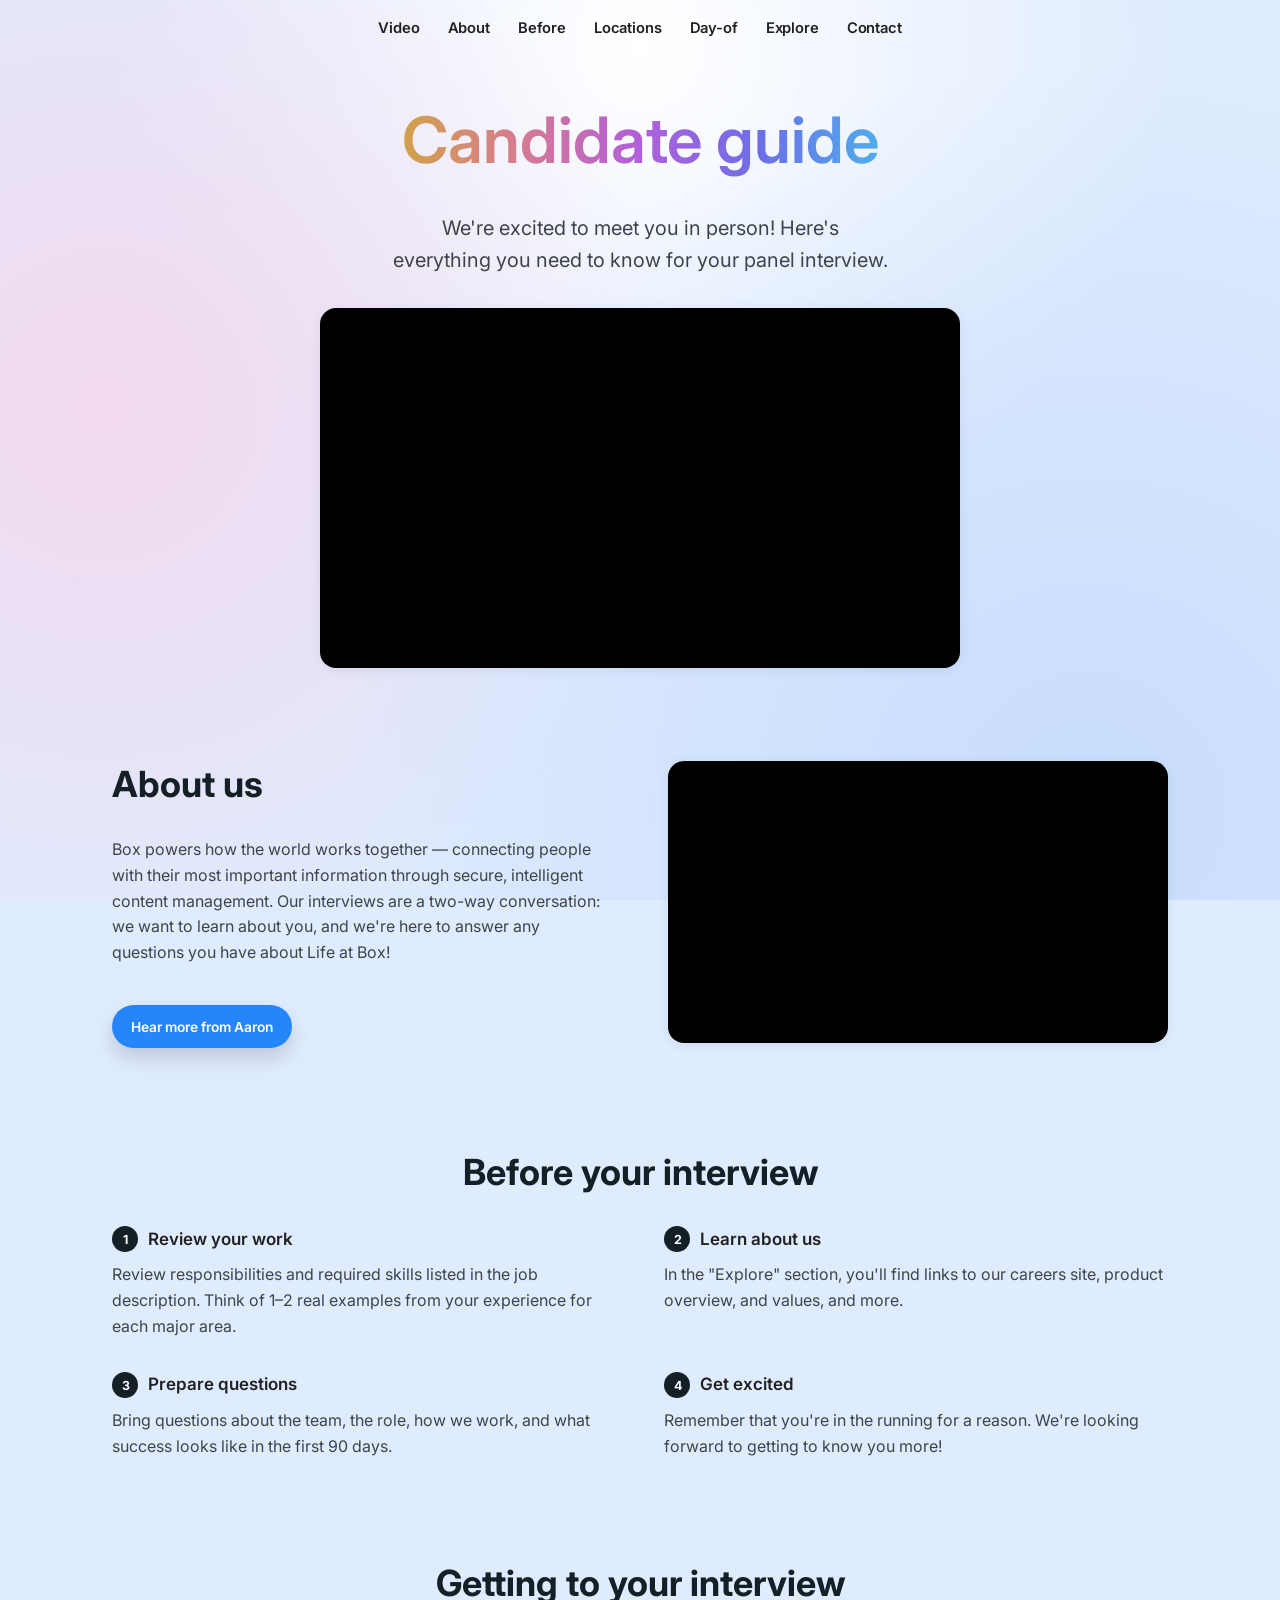
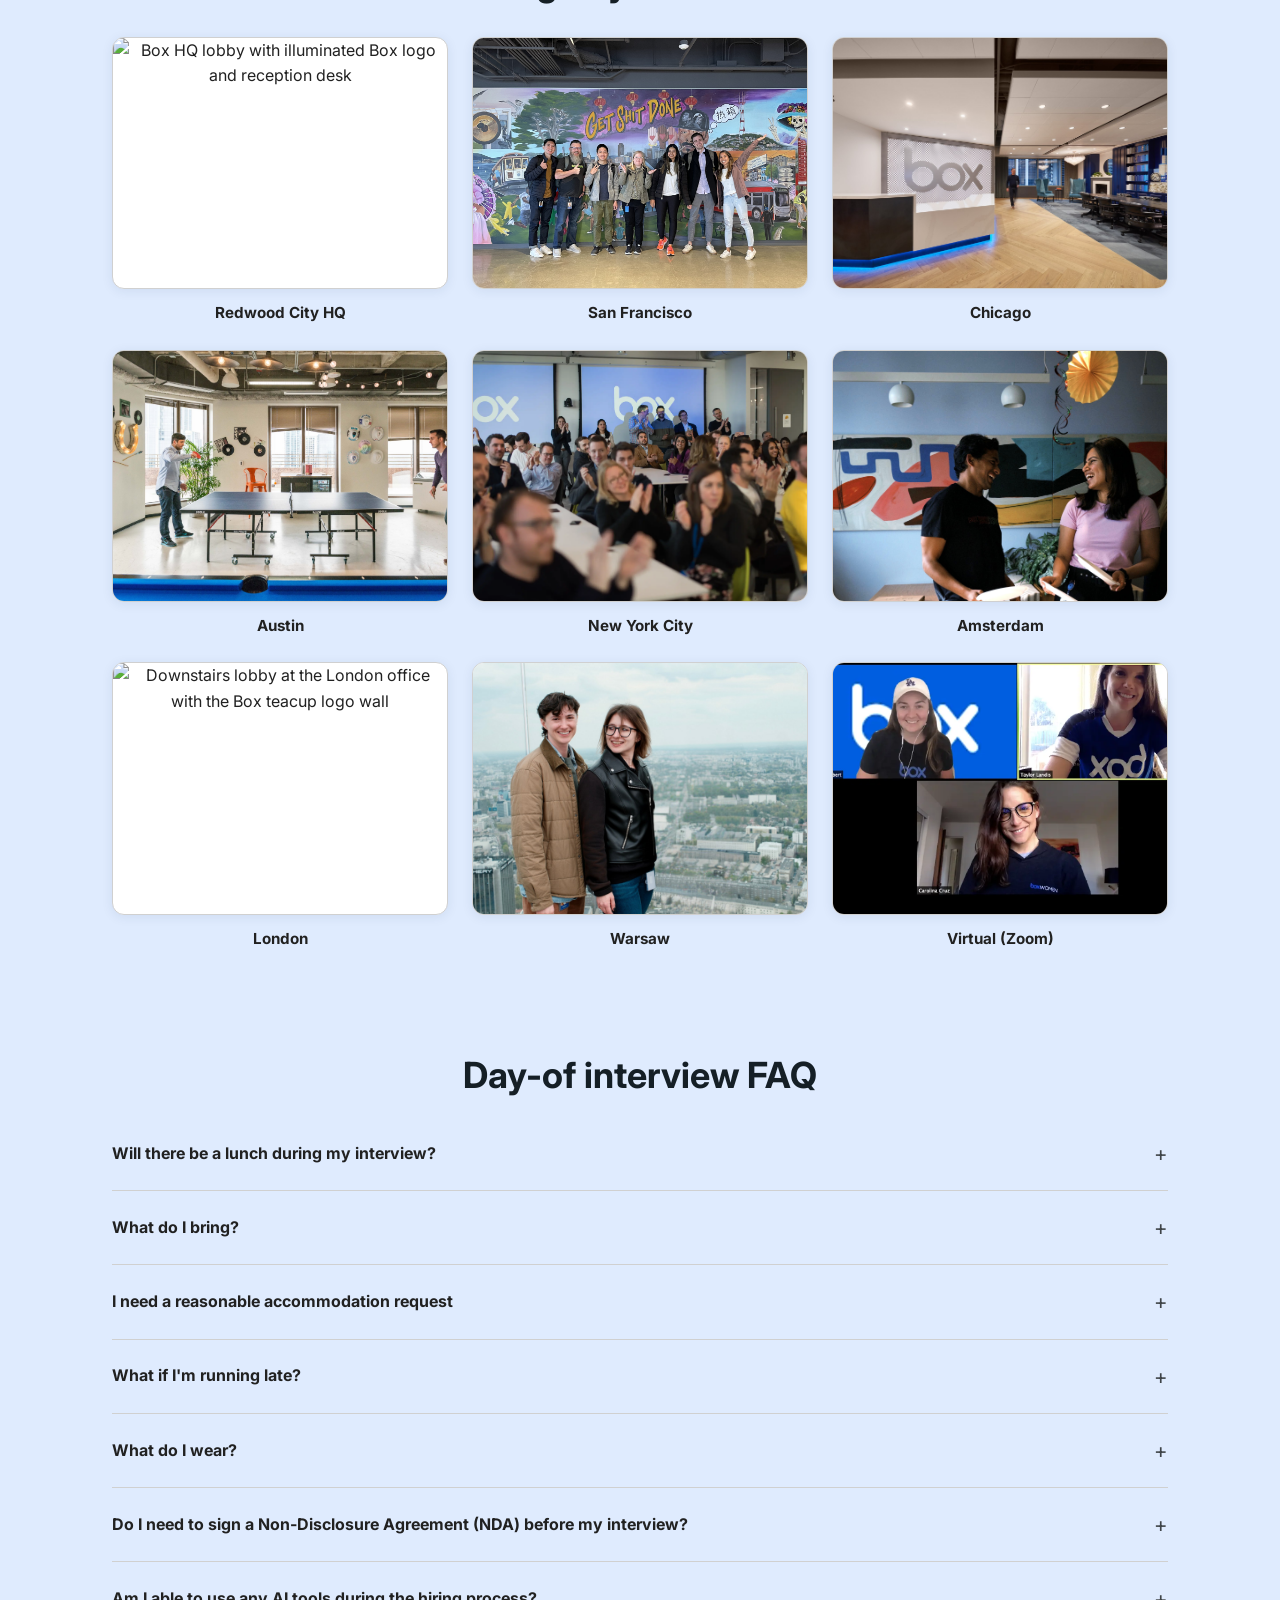
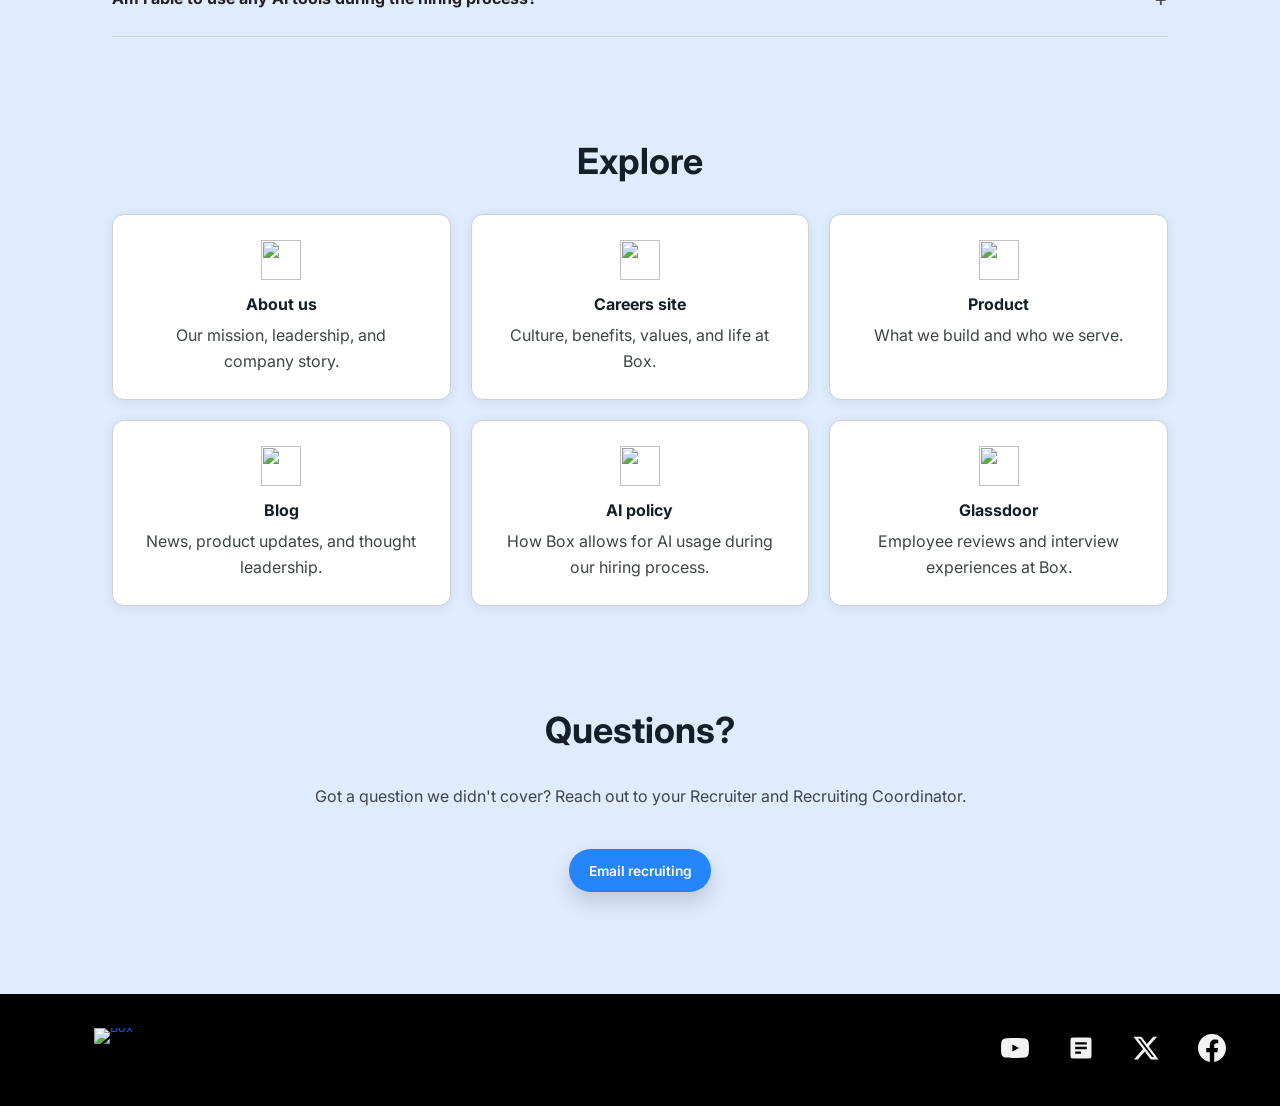
==== interview-prep-guide/index.html @ 5cc54c3f "Normalize sentence case and remove ampersands in nav/headers Replace "&" with "and" in nav labels an" ====
<!DOCTYPE html>
<html lang="en">
<head>
  <meta charset="UTF-8" />
  <meta name="viewport" content="width=device-width, initial-scale=1.0" />
  <meta name="robots" content="noindex, nofollow" />
  <title>Interview Prep Guide — Box</title>
  <link rel="stylesheet" href="css/site.css" />
</head>
<body class="page-index">

  <nav class="page-nav minimal" id="top" aria-label="Page sections">
    <div class="page-nav-inner">
      <a href="#top">Video</a>
      <a href="#welcome">About</a>
      <a href="#prepare">Before</a>
      <a href="#locations">Locations</a>
      <a href="#faq">Day-of</a>
      <a href="#links">Explore</a>
      <a href="#contact">Contact</a>
    </div>
  </nav>

  <header class="hero hero-centered">
    <div class="hero-inner">
      <h1 class="gradient-title">Candidate guide</h1>
      <p class="lead">We're excited to meet you in person! Here's everything you need to know for your panel interview.</p>
      <div class="hero-image video-embed">
        <iframe
          src="https://www.youtube.com/embed/pAMyMIDi-Ak?si=hVLgdh_Z5LA01tsD&amp;controls=0&amp;modestbranding=1&amp;rel=0"
          title="YouTube video player"
          frameborder="0"
          allow="accelerometer; autoplay; clipboard-write; encrypted-media; gyroscope; picture-in-picture; web-share"
          referrerpolicy="strict-origin-when-cross-origin"
          allowfullscreen
          loading="lazy"
        ></iframe>
      </div>
    </div>
  </header>

  <main>

    <section id="welcome" style="color: #212121">
      <div class="about-grid">
        <div>
          <h2>About us</h2>
          <p class="section-intro">
            Box powers how the world works together — connecting people with their most important information through secure, intelligent content management. Our interviews are a two-way conversation: we want to learn about you, and we're here to answer any questions you have about Life at Box!
          </p>
          <a class="btn" href="https://www.linkedin.com/in/boxaaron/" target="_blank" rel="noopener noreferrer">Hear more from Aaron</a>
        </div>
<div class="video-embed about-video-embed">
        <iframe
          src="https://www.youtube.com/embed/DtrRSDMTrQQ"
          title="A message from Aaron Levie, Box CEO"
          frameborder="0"
          allow="accelerometer; autoplay; clipboard-write; encrypted-media; gyroscope; picture-in-picture; web-share"
          referrerpolicy="strict-origin-when-cross-origin"
          allowfullscreen
          loading="lazy"
        ></iframe>
      </div>
      </div>
    </section>

    <section id="prepare" style="color: #212121">
      <h2>Before your interview</h2>
      <div class="prep-grid">
        <div class="prep-step">
          <div class="prep-step-header">
            <span class="prep-badge"><span class="badge-num">1</span></span>
            <h3>Review your work</h3>
          </div>
          <div class="rich-body">Review responsibilities and required skills listed in the job description. Think of 1–2 real examples from your experience for each major area.</div>
        </div>
        <div class="prep-step">
          <div class="prep-step-header">
            <span class="prep-badge"><span class="badge-num">2</span></span>
            <h3>Learn about us</h3>
          </div>
          <div class="rich-body">In the "Explore" section, you'll find links to our careers site, product overview, and values, and more.</div>
        </div>
        <div class="prep-step">
          <div class="prep-step-header">
            <span class="prep-badge"><span class="badge-num">3</span></span>
            <h3>Prepare questions</h3>
          </div>
          <div class="rich-body">Bring questions about the team, the role, how we work, and what success looks like in the first 90 days.</div>
        </div>
        <div class="prep-step">
          <div class="prep-step-header">
            <span class="prep-badge"><span class="badge-num">4</span></span>
            <h3>Get excited</h3>
          </div>
          <div class="rich-body">Remember that you're in the running for a reason. We're looking forward to getting to know you more!</div>
        </div>
      </div>
    </section>

    <section id="locations" style="color: #212121">
      <h2>Getting to your interview</h2>
      <div class="locations-photo-grid">
        <a class="location-item" href="locations/redwood-city.html">
          <div class="location-photo-card">
            <img src="images/redwood-city/hq-lobby.jpg" alt="Box HQ lobby with illuminated Box logo and reception desk" />
          </div>
          <h3>Redwood City HQ</h3>
        </a>
        <a class="location-item" href="locations/san-francisco.html">
          <div class="location-photo-card">
            <img src="images/san-francisco/card.jpg" alt="Box San Francisco employees posing in front of a colorful mural reading Get Shit Done" />
          </div>
          <h3>San Francisco</h3>
        </a>
        <a class="location-item" href="locations/chicago.html">
          <div class="location-photo-card">
            <img src="images/chicago/reception.jpg" alt="Chicago office reception desk with illuminated Box logo wall" />
          </div>
          <h3>Chicago</h3>
        </a>
        <a class="location-item" href="locations/austin.html">
          <div class="location-photo-card">
            <img src="images/austin/game-room.jpg" alt="Box Austin employees playing ping pong in the office game room" />
          </div>
          <h3>Austin</h3>
        </a>
        <a class="location-item" href="locations/new-york-city.html">
          <div class="location-photo-card">
            <img src="images/new-york-city/card.webp" alt="Box employees applauding during a team celebration in front of Box logo screens" />
          </div>
          <h3>New York City</h3>
        </a>
        <a class="location-item" href="locations/amsterdam.html">
          <div class="location-photo-card">
            <img src="images/amsterdam/pizza-laughing.jpg" alt="Box Amsterdam employees laughing together at a pizza party" />
          </div>
          <h3>Amsterdam</h3>
        </a>
        <a class="location-item" href="locations/london.html">
          <div class="location-photo-card">
            <img src="images/london/lobby.jpg" alt="Downstairs lobby at the London office with the Box teacup logo wall" />
          </div>
          <h3>London</h3>
        </a>
        <a class="location-item" href="locations/warsaw.html">
          <div class="location-photo-card">
            <img src="images/warsaw/skyline-view.jpg" alt="Two Box Warsaw employees smiling on an observation deck overlooking the city" />
          </div>
          <h3>Warsaw</h3>
        </a>
        <a class="location-item" href="locations/virtual.html">
          <div class="location-photo-card">
            <img src="images/virtual/card.webp" alt="Box employees smiling together on a virtual Zoom interview" />
          </div>
          <h3>Virtual (Zoom)</h3>
        </a>
      </div>
    </section>

    <section id="faq" style="color: #212121">
      <h2>Day-of interview FAQ</h2>
      <div class="faq-plain">
      <details class="faq-item">
        <summary>Will there be a lunch during my interview?</summary>
        <p>If your interview is during lunch hours, we will include a break for you to have lunch with someone from the team. The lunch break will not be treated as an interview, so please enjoy it.</p>
      </details>
      <details class="faq-item">
        <summary>What do I bring?</summary>
        <p>Please bring a valid government ID (in-person) to verify your identity at check-in. Please bring a laptop if you are completing a technical assessment or presentation. If you need to borrow one, please let your Recruiting partners know. Some candidates may choose to bring a notebook and pen but this is optional.</p>
      </details>
      <details class="faq-item">
        <summary>I need a reasonable accommodation request</summary>
        <p>Box is committed to providing reasonable accommodations for candidates. If you need an accommodation for your interview, please contact your <strong>Recruiting Coordinator</strong> as soon as possible so we can support you.</p>
      </details>
      <details class="faq-item">
        <summary>What if I'm running late?</summary>
        <p>Please contact your Recruiting Coordinator immediately. We'll do our best to adjust, but some sessions may need to be rescheduled.</p>
      </details>
      <details class="faq-item">
        <summary>What do I wear?</summary>
        <p>Business casual is recommended, but wear what makes you comfortable. Most candidates choose slacks or jeans with a collared shirt or blouse. No suit required unless you prefer one.</p>
      </details>
      <details class="faq-item">
        <summary>Do I need to sign a Non-Disclosure Agreement (NDA) before my interview?</summary>
        <p>Before your scheduled interview, please ensure that you electronically sign our NDA using Box Sign through the link provided by your Recruiting Coordinator. All candidates are required to sign in order to begin their interview. If you have any questions regarding the NDA form, please reach out to your Recruiting Coordinator.</p>
      </details>
      <details class="faq-item">
        <summary>Am I able to use any AI tools during the hiring process?</summary>
        <p>We are an AI-first company but at Box, AI is not a replacement for critical thinking, creativity, or human-to-human collaboration. Unless specified, use of AI tools is not permitted during live interviews. If your interview loop ever includes an interview where AI or LLM usage is permitted, we will let you know ahead of time. Any unauthorized use of AI or LLMs during interviews may result in disqualification from the hiring process. You can learn more about AI during our interview process <a href="https://careers.box.com/en/how-we-hire/ai-in-our-hiring-process/" target="_blank" rel="noopener noreferrer">here</a> or reach out to your recruiter.</p>
      </details>
      </div>
    </section>

    <section id="links" style="color: #212121">
      <h2>Explore</h2>
      <p class="section-intro"></p>
      <div class="tips-grid links-grid">
        <a class="card resource-card tip-card" href="https://www.box.com/about-us" target="_blank" rel="noopener">
          <span class="tip-card-icon" aria-hidden="true"><img src="images/explore/heart.png" alt="" /></span>
          <h3>About us</h3>
          <div class="tip-body"><p>Our mission, leadership, and company story.</p></div>
        </a>
        <a class="card resource-card tip-card" href="https://careers.box.com/en/" target="_blank" rel="noopener">
          <span class="tip-card-icon" aria-hidden="true"><img src="images/explore/toolbox.png" alt="" /></span>
          <h3>Careers site</h3>
          <div class="tip-body"><p>Culture, benefits, values, and life at Box.</p></div>
        </a>
        <a class="card resource-card tip-card" href="https://www.box.com/overview" target="_blank" rel="noopener">
          <span class="tip-card-icon" aria-hidden="true"><img src="images/explore/product.png" alt="" /></span>
          <h3>Product</h3>
          <div class="tip-body"><p>What we build and who we serve.</p></div>
        </a>
        <a class="card resource-card tip-card" href="https://blog.box.com" target="_blank" rel="noopener">
          <span class="tip-card-icon" aria-hidden="true"><img src="images/explore/message.png" alt="" /></span>
          <h3>Blog</h3>
          <div class="tip-body"><p>News, product updates, and thought leadership.</p></div>
        </a>
        <a class="card resource-card tip-card" href="https://careers.box.com/en/how-we-hire/ai-in-our-hiring-process/" target="_blank" rel="noopener">
          <span class="tip-card-icon" aria-hidden="true"><img src="images/explore/box-ai.png" alt="" /></span>
          <h3>AI policy</h3>
          <div class="tip-body"><p>How Box allows for AI usage during our hiring process.</p></div>
        </a>
        <a class="card resource-card tip-card" href="https://www.glassdoor.com/Overview/Working-at-Box-EI_IE254092.11,14.htm" target="_blank" rel="noopener">
          <span class="tip-card-icon" aria-hidden="true"><img src="images/explore/paper.png" alt="" /></span>
          <h3>Glassdoor</h3>
          <div class="tip-body"><p>Employee reviews and interview experiences at Box.</p></div>
        </a>
      </div>
    </section>

    <section id="contact" style="color: #212121">
      <h2>Questions?</h2>
      <p class="section-intro">
        Got a question we didn't cover? Reach out to your Recruiter and Recruiting Coordinator.
      </p>
      <a class="btn" href="mailto:rc@box.com">Email recruiting</a>
    </section>
  </main>

  <footer class="site-footer">
    <div class="site-footer-inner">
      <a class="site-footer-logo" href="https://www.box.com/" target="_blank" rel="noopener noreferrer">
        <img src="images/footer/box-logo-white.svg" alt="Box" height="40" />
      </a>
      <ul class="site-footer-socials" aria-label="Follow Box">
        <li>
          <a href="https://www.youtube.com/user/box" target="_blank" rel="noopener noreferrer" aria-label="YouTube">
            <svg xmlns="http://www.w3.org/2000/svg" viewBox="0 0 24 24" fill="currentColor" aria-hidden="true"><path d="M23.5 6.2a3 3 0 0 0-2.1-2.1C19.5 3.5 12 3.5 12 3.5s-7.5 0-9.4.6A3 3 0 0 0 .5 6.2 31.5 31.5 0 0 0 0 12a31.5 31.5 0 0 0 .5 5.8 3 3 0 0 0 2.1 2.1c1.9.6 9.4.6 9.4.6s7.5 0 9.4-.6a3 3 0 0 0 2.1-2.1A31.5 31.5 0 0 0 24 12a31.5 31.5 0 0 0-.5-5.8zM9.75 15.02V8.98L15.5 12l-5.75 3.02z"/></svg>
          </a>
        </li>
        <li>
          <a href="https://blog.box.com/" target="_blank" rel="noopener noreferrer" aria-label="Box Blog">
            <svg xmlns="http://www.w3.org/2000/svg" viewBox="0 0 24 24" fill="currentColor" aria-hidden="true"><path d="M19 3H5a2 2 0 0 0-2 2v14a2 2 0 0 0 2 2h14a2 2 0 0 0 2-2V5a2 2 0 0 0-2-2zm-7 14H7v-2h5v2zm5-4H7v-2h10v2zm0-4H7V7h10v2z"/></svg>
          </a>
        </li>
        <li>
          <a href="https://twitter.com/BoxHQ" target="_blank" rel="noopener noreferrer" aria-label="X (Twitter)">
            <svg xmlns="http://www.w3.org/2000/svg" viewBox="0 0 24 24" fill="currentColor" aria-hidden="true"><path d="M18.244 2.25h3.308l-7.227 8.26 8.502 11.24H16.17l-5.214-6.817L4.99 21.75H1.68l7.73-8.835L1.254 2.25H8.08l4.713 6.231zm-1.161 17.52h1.833L7.084 4.126H5.117z"/></svg>
          </a>
        </li>
        <li>
          <a href="https://www.facebook.com/box" target="_blank" rel="noopener noreferrer" aria-label="Facebook">
            <svg xmlns="http://www.w3.org/2000/svg" viewBox="0 0 24 24" fill="currentColor" aria-hidden="true"><path d="M24 12.073c0-6.627-5.373-12-12-12s-12 5.373-12 12c0 5.99 4.388 10.954 10.125 11.854v-8.385H7.078v-3.47h3.047V9.43c0-3.007 1.792-4.669 4.533-4.669 1.312 0 2.686.235 2.686.235v2.953H15.83c-1.491 0-1.956.925-1.956 1.874v2.25h3.328l-.532 3.47h-2.796v8.385C19.612 23.027 24 18.062 24 12.073z"/></svg>
          </a>
        </li>
      </ul>
    </div>
  </footer>

  <script src="js/nav-scroll.js" defer></script>
</body>
</html>
---- interview-prep-guide/css/site.css ----
/* ── Interview Prep Site — Box email branding ── */
@import url('https://fonts.googleapis.com/css2?family=Inter:ital,opsz,wght@0,14..32,100..900;1,14..32,100..900&display=swap');

:root {
  /* Primary blues (from branding deck) */
  --brand-primary: #0061D3;
  --brand-navy: #113053;
  --brand-slate: #4B6E98;
  --brand-blue-mid: #3F628A;
  --brand-blue-light: #91C2FD;
  --brand-blue-pale: #F0F7FF;

  /* Accent palette */
  --accent-cyan: #00AFF0;
  --accent-green: #24C17F;
  --accent-gold: #F4B219;
  --accent-coral: #EC3657;
  --accent-purple: #9F3DEC;
  --accent-magenta: #FC56FF;
  --accent-peach: #EBAF83;

  /* Neutrals */
  --bg: #FFFFFF;
  --card: #FFFFFF;
  --text: #191919;
  --muted: #3F4448;
  --body-text: #3F4448;
  --border: #D0D0D0;

  /* Semantic tints */
  --success-bg: #E8FAF3;
  --success-border: #24C17F;
  --success-text: #0D5C3E;
  --warn-bg: #FFF8E8;
  --warn-border: #F4B219;
  --warn-text: #6B4E0A;

  --radius: 12px;
  --shadow: 0 2px 12px rgba(17, 48, 83, 0.08);
  --max-width: 1000px;
  --side-media-height: 280px;
}

* { box-sizing: border-box; margin: 0; padding: 0; }

body {
  font-family: 'Inter', -apple-system, BlinkMacSystemFont, sans-serif;
  font-optical-sizing: auto;
  font-weight: 400;
  font-size: 16px;
  background:
    radial-gradient(circle at 85% 90%, #C7DCFC 0%, transparent 55%),
    radial-gradient(circle at 8% 45%, #F3D9EE 0%, transparent 45%),
    radial-gradient(circle at 50% 5%, #FFFFFF 0%, transparent 50%),
    #DFEBFE;
  background-attachment: fixed;
  color: var(--text);
  line-height: 1.6;
}

h1, h2, h3, .section-label, .site-bar .logo, .btn {
  font-weight: 600;
}

a { color: var(--brand-primary); text-decoration: none; }
a:hover { color: var(--brand-navy); }

/* ── Top bar ── */
.site-bar {
  background: transparent;
  border-bottom: 1px solid var(--border);
  padding: 0.65rem 1.5rem;
  font-size: 0.85rem;
}

.site-bar-inner {
  max-width: var(--max-width);
  margin: 0 auto;
  display: flex;
  justify-content: space-between;
  align-items: center;
  gap: 1rem;
}

.site-bar .logo { color: var(--text); }
.site-bar .logo span { color: var(--brand-primary); }

.back-link {
  font-weight: 600;
  display: inline-flex;
  align-items: center;
  gap: 0.35rem;
}

/* ── Hero ── */
.hero {
  background: linear-gradient(135deg, var(--brand-navy) 0%, var(--brand-slate) 45%, var(--brand-primary) 100%);
  color: #fff;
  padding: 3rem 1.5rem;
  position: relative;
  overflow: hidden;
}

/* Decorative color orbs */
.hero::before,
.hero::after {
  content: "";
  position: absolute;
  border-radius: 50%;
  filter: blur(60px);
  opacity: 0.35;
  pointer-events: none;
}

.hero::before {
  width: 280px;
  height: 280px;
  background: var(--accent-magenta);
  top: -80px;
  right: 10%;
}

.hero::after {
  width: 220px;
  height: 220px;
  background: var(--accent-cyan);
  bottom: -60px;
  left: 5%;
}

.hero-inner {
  max-width: var(--max-width);
  margin: 0 auto;
  display: grid;
  grid-template-columns: 1fr 1fr;
  gap: 2rem;
  align-items: center;
  position: relative;
  z-index: 1;
}

.hero.hero-single {
  background: transparent;
  color: var(--muted);
  max-width: var(--max-width);
  margin: 1.5rem auto 3rem;
  padding: 0 1.5rem;
  overflow: visible;
}

.hero.hero-single::before,
.hero.hero-single::after { display: none; }

.hero.hero-single .hero-inner {
  background: #fff;
  border-radius: 24px;
  box-shadow: 0 12px 32px rgba(17, 48, 83, 0.1);
  padding: 2.75rem 3rem;
  grid-template-columns: 0.85fr 1.15fr;
  gap: 2.5rem;
}

.hero.hero-single .hero-text h1 {
  font-size: 48px;
  font-weight: 700;
  line-height: 1.1;
  color: #151F26;
  margin-bottom: 0.6rem;
}

.hero.hero-single .lead {
  font-size: 16px;
  font-weight: 400;
  opacity: 1;
  color: var(--muted);
  max-width: 26rem;
}

.hero.hero-single .hero-photo {
  width: 100%;
  border-radius: 16px;
  aspect-ratio: 4 / 3;
  overflow: hidden;
}

.hero.hero-single .hero-photo:not(.photo-placeholder) {
  background: none;
  border: none;
  padding: 0;
  font-size: 0;
}

.hero.hero-single .hero-photo img {
  width: 100%;
  height: 100%;
  object-fit: cover;
  display: block;
}

/* Fixed-size hero card variant (exact px dimensions, photo fills its cell) */
.hero.hero-single.hero-xl {
  max-width: calc(1080px + 3rem);
}

.hero.hero-single.hero-xl .hero-inner {
  max-width: none;
  width: 100%;
  height: 371.2px;
  align-items: stretch;
  padding: 0;
  gap: 0;
  grid-template-columns: 0.9fr 1.1fr;
}

.hero.hero-single.hero-xl .hero-text {
  display: flex;
  flex-direction: column;
  justify-content: center;
  padding: 0 2.75rem;
}

.hero.hero-single.hero-xl .hero-text h1 {
  font-size: 40px;
  font-weight: 600;
}

.hero.hero-single.hero-xl .hero-graphic {
  display: block;
  height: 100%;
  padding: 0;
  overflow: hidden;
  border-radius: 0 24px 24px 0;
}

.hero.hero-single.hero-xl .hero-photo {
  width: 100%;
  height: 100%;
  max-width: none;
  max-height: none;
  aspect-ratio: auto;
  border-radius: 0;
}

@media (max-width: 720px) {
  .hero.hero-single.hero-xl .hero-inner { height: auto; align-items: normal; padding: 2rem; gap: 1.5rem; grid-template-columns: 1fr; }
  .hero.hero-single.hero-xl .hero-text { display: block; padding: 0; min-width: 0; }
  .hero.hero-single.hero-xl .hero-graphic { border-radius: 0; width: 100%; min-width: 0; }
  .hero.hero-single.hero-xl .hero-photo { aspect-ratio: 4 / 3; height: auto; width: 100%; border-radius: 16px; }
}

.hero-text .eyebrow {
  font-size: 0.78rem;
  font-weight: 600;
  letter-spacing: 0.1em;
  text-transform: uppercase;
  color: var(--accent-cyan);
  margin-bottom: 0.5rem;
}

.hero-text h1 {
  font-size: 64px;
  font-weight: 600;
  line-height: 1.1;
  margin-bottom: 0.85rem;
}

.hero-text .lead {
  font-size: 16px;
  opacity: 0.94;
  max-width: 32rem;
}

.hero-graphic {
  display: flex;
  align-items: center;
  justify-content: center;
}

.hero-graphic svg { width: 100%; max-width: 320px; height: auto; }

.hero-photo {
  border-radius: var(--radius);
  overflow: hidden;
  aspect-ratio: 16/10;
  background: rgba(255, 255, 255, 0.1);
  border: 1px solid rgba(255, 255, 255, 0.25);
  display: flex;
  align-items: center;
  justify-content: center;
  font-size: 0.9rem;
  opacity: 0.95;
}

/* ── Centered hero (main hub) ── */
.hero.hero-centered {
  background: transparent;
  color: var(--text);
  padding: 2.5rem 1.5rem 3rem;
  overflow: visible;
}

.hero.hero-centered::before,
.hero.hero-centered::after { display: none; }

.hero-centered .hero-inner {
  display: flex;
  flex-direction: column;
  align-items: center;
  text-align: center;
  gap: 1.5rem;
  max-width: 40rem;
}

.gradient-title {
  width: fit-content;
  max-width: 100%;
  margin: 0 auto;
  font-size: 64px;
  font-weight: 600;
  line-height: 1.3;
  padding-bottom: 0.1em;
  background: linear-gradient(90deg, #D2A24A 0%, #D67A93 25%, #B15FDB 50%, #6C6FE8 75%, #4FAEEB 100%);
  -webkit-background-clip: text;
  background-clip: text;
  color: transparent;
}

.hero-centered .lead {
  font-size: 1.25rem;
  color: var(--body-text);
  max-width: 40rem;
  text-wrap: balance;
}

.hero-image {
  width: 100%;
  max-width: 56rem;
  aspect-ratio: 16 / 9;
  margin-top: 0.5rem;
}

.video-embed {
  position: relative;
  border-radius: 16px;
  overflow: hidden;
  background: #000;
  box-shadow: var(--shadow);
}

.video-embed iframe {
  position: absolute;
  inset: 0;
  width: 100%;
  height: 100%;
  border: 0;
}

/* ── Nav ── */
:root {
  --nav-bg-opacity: 1;
  --nav-blur: 8px;
  --nav-gap: 1.75rem;
  --nav-font-size: 0.92rem;
  --nav-font-weight: 600;
  --nav-letter-spacing: -0.01em;
  --nav-padding-y: 1.05rem;
  --nav-text-color: #212121;
  --nav-hover-color: #0061D3;
  --nav-underline-height: 2px;
  --nav-underline-color: #0061D3;
  --nav-border-color: #D0D0D0;
}

.page-nav {
  position: sticky;
  top: 0;
  z-index: 100;
  background: transparent;
  border-bottom: 1px solid transparent;
  padding: 0 1.5rem;
  transition: background 0.2s ease, backdrop-filter 0.2s ease, border-color 0.2s ease;
}

.page-nav.scrolled {
  background: rgba(255, 255, 255, var(--nav-bg-opacity));
  -webkit-backdrop-filter: blur(var(--nav-blur));
  backdrop-filter: blur(var(--nav-blur));
}

.page-nav-inner {
  max-width: var(--max-width);
  margin: 0 auto;
  display: flex;
  flex-wrap: wrap;
  justify-content: center;
  gap: var(--nav-gap);
}

.page-nav a {
  position: relative;
  font-size: var(--nav-font-size);
  font-weight: var(--nav-font-weight);
  letter-spacing: var(--nav-letter-spacing);
  padding: var(--nav-padding-y) 0;
  color: var(--nav-text-color);
  transition: color 0.15s;
}

.page-nav a::after {
  content: '';
  position: absolute;
  left: 0;
  right: 0;
  bottom: 0;
  height: var(--nav-underline-height);
  background: var(--nav-underline-color);
  transform: scaleX(0);
  transform-origin: left;
  transition: transform 0.2s ease;
}

.page-nav a:hover {
  color: var(--nav-hover-color);
}

.page-nav a:hover::after {
  transform: scaleX(1);
}

.page-nav.minimal a::after {
  display: none;
}

/* Location pages — back link left, section links centered */
.page-location .page-nav-inner {
  position: relative;
  display: flex;
  align-items: center;
  justify-content: center;
  flex-wrap: wrap;
  gap: var(--nav-gap);
}

.page-location .page-nav-back {
  position: absolute;
  left: 0;
  top: 50%;
  transform: translateY(-50%);
  font-size: var(--nav-font-size);
  font-weight: var(--nav-font-weight);
  letter-spacing: var(--nav-letter-spacing);
  color: var(--nav-text-color);
  flex-shrink: 0;
  padding: var(--nav-padding-y) 0;
  z-index: 1;
  transition: color 0.15s;
}

.page-location .page-nav-links a::after,
.page-location .page-nav-back::after {
  display: none;
}

.page-location .page-nav-links {
  display: flex;
  flex-wrap: wrap;
  justify-content: center;
  align-items: center;
  gap: var(--nav-gap);
}

/* ── Main ── */
main {
  max-width: var(--max-width);
  margin: 0 auto;
  padding: 2rem 1.5rem 3rem;
}

section { margin-bottom: 6rem; scroll-margin-top: 4rem; }

.section-label {
  font-size: 0.72rem;
  font-weight: 600;
  letter-spacing: 0.08em;
  text-transform: uppercase;
  color: var(--brand-slate);
  margin-bottom: 0.3rem;
}

section h2 {
  font-size: clamp(1.75rem, 4.5vw, 2.25rem);
  font-weight: 700;
  color: #151F26;
  margin-bottom: 1.25rem;
}

.page-index section { margin-bottom: 6rem; }

.section-intro {
  color: var(--muted);
  margin-bottom: 1.25rem;
  max-width: 40rem;
}

#gettingHere .section-intro {
  max-width: none;
}


/* ── Cards & grids ── */
.card {
  background: var(--card);
  border: 1px solid var(--border);
  border-radius: var(--radius);
  padding: 1.25rem 1.4rem;
  box-shadow: var(--shadow);
}

/* ── Helpful links / Explore ── */
.links-grid {
  display: grid;
  grid-template-columns: repeat(auto-fill, minmax(260px, 1fr));
  gap: 1.25rem;
  align-items: stretch;
}

#links .resource-card {
  display: flex;
  flex-direction: column;
  justify-content: flex-start;
  align-items: center;
  text-align: center;
  height: 100%;
  color: inherit;
  text-decoration: none;
  transition: transform 0.15s ease, box-shadow 0.15s ease;
}

#links .resource-card:hover {
  transform: translateY(-2px);
  box-shadow: 0 8px 24px rgba(17, 48, 83, 0.12);
  color: inherit;
}

#links .resource-card h3 {
  color: #151F26;
}

#links .resource-card .tip-body p {
  margin-bottom: 0;
}

#links .resource-card .link-hint {
  display: none;
}

/* Legacy resource-card styles (unused on index Explore after tip-card migration) */
.resource-card {
  display: block;
  background: var(--card);
  border: 1px solid var(--border);
  border-radius: var(--radius);
  padding: 1.25rem 1.4rem;
  box-shadow: var(--shadow);
  color: var(--text);
  transition: transform 0.15s ease, box-shadow 0.15s ease;
}

.resource-card:hover {
  transform: translateY(-2px);
  box-shadow: 0 8px 24px rgba(17, 48, 83, 0.12);
}

.resource-icon {
  display: block;
  font-size: 1.5rem;
  margin-bottom: 0.6rem;
  color: var(--brand-primary);
}

.resource-icon svg,
.resource-icon img {
  height: 28px;
  width: auto;
  max-width: 100%;
  object-fit: contain;
}

.resource-icon img {
  border-radius: 6px;
}

.resource-card h3 { font-size: 0.98rem; font-weight: 600; margin-bottom: 0.3rem; color: var(--brand-navy); }
.resource-card p { font-size: 16px; color: var(--muted); margin-bottom: 0.6rem; }
.resource-card .link-hint { font-size: 0.82rem; font-weight: 600; color: #2586fc; }

/* ── About us ── */
.about-grid {
  display: grid;
  grid-template-columns: 1fr 1fr;
  gap: 2.5rem;
  align-items: center;
}

.about-grid .photo-placeholder {
  aspect-ratio: 4 / 3;
}

.about-photo {
  border-radius: 16px;
  overflow: hidden;
  aspect-ratio: 4 / 2.55;
  box-shadow: var(--shadow);
}

.about-photo img {
  display: block;
  width: 100%;
  height: 100%;
  object-fit: cover;
  object-position: center 58%;
}

.about-grid .video-embed {
  margin-top: 0;
}

.about-video-embed {
  width: 100%;
  aspect-ratio: 16 / 9;
}

.callout {
  border-radius: var(--radius);
  padding: 1.1rem 1.3rem;
  margin-bottom: 1.25rem;
  font-size: 0.93rem;
}

.callout-info {
  background: var(--brand-blue-pale);
  border: 1px solid var(--brand-blue-light);
  color: var(--brand-navy);
}

.callout-warn {
  background: var(--warn-bg);
  border-left: 4px solid var(--accent-gold);
  border-top: 1px solid var(--warn-border);
  border-right: 1px solid var(--warn-border);
  border-bottom: 1px solid var(--warn-border);
  color: var(--warn-text);
}

/* ── Prep checklist ── */
.prep-grid {
  display: grid;
  grid-template-columns: 1fr 1fr;
  gap: 2rem 3rem;
}

.prep-badge,
.step-num {
  display: flex;
  align-items: center;
  justify-content: center;
  border-radius: 50%;
  background: #151F26;
  color: #fff;
  font-weight: 700;
  line-height: 1;
  flex-shrink: 0;
  padding: 0;
}

.prep-badge {
  width: 26px;
  height: 26px;
  font-size: 0.78rem;
}

.prep-badge .badge-num,
.step-num .badge-num {
  display: block;
  transform: translate(0.06em, 0.1em);
}

.prep-step-header {
  display: flex;
  align-items: center;
  gap: 0.6rem;
  margin-bottom: 0.6rem;
}

.prep-step h3 { font-size: 1.0625rem; font-weight: 600; margin-bottom: 0; }
.prep-step-header h3 { margin-bottom: 0; }
.prep-step p, .prep-step .rich-body { font-size: 16px; color: var(--muted); }

/* ── Two-col tips ── */
.tips-grid {
  display: grid;
  grid-template-columns: repeat(auto-fill, minmax(260px, 1fr));
  gap: 1rem;
  align-items: start;
}

#registration .tips-grid,
section[id^="custom-"] .tips-grid {
  align-items: stretch;
}

.card.tip-card {
  display: flex;
  flex-direction: column;
  justify-content: flex-start;
  align-items: center;
  text-align: center;
}

#registration .card.tip-card,
section[id^="custom-"] .card.tip-card {
  height: 100%;
}

.tip-card h3 { font-size: 1rem; font-weight: 700; margin-bottom: 0.35rem; width: 100%; text-align: center; }
.tip-card p,
.tip-card .tip-body,
.tip-card .tip-body p {
  font-size: 16px;
  color: var(--muted);
  width: 100%;
  text-align: center;
}

.tip-card-note {
  margin-top: 0.5rem;
  font-size: 16px;
  color: var(--muted);
  width: 100%;
  text-align: center;
}

.tip-card-icon {
  display: flex;
  justify-content: center;
  margin-bottom: 0.75rem;
  line-height: 0;
  width: 100%;
}

.tip-card-icon img {
  width: 40px;
  height: 40px;
  object-fit: contain;
  display: block;
}

/* ── Photo placeholders ── */
.photo-placeholder {
  border-radius: 16px;
  background:
    radial-gradient(rgba(255, 255, 255, 0.35) 1px, transparent 1.5px) 0 0 / 6px 6px,
    linear-gradient(100deg, #F3D6D9 0%, #F6F0C9 45%, #0F8F82 100%);
}

.photo-placeholder--soft {
  background:
    radial-gradient(rgba(255, 255, 255, 0.6) 1px, transparent 1.5px) 0 0 / 5px 5px,
    linear-gradient(135deg, #F7D9E4 0%, #FBF3F6 60%, #FFFFFF 100%);
}

/* ── Locations photo grid ── */
.locations-photo-grid {
  display: grid;
  grid-template-columns: repeat(3, 1fr);
  gap: 1.5rem;
}

.location-item {
  display: block;
  color: inherit;
  text-decoration: none;
  text-align: center;
}

.location-item:hover,
.location-item:focus-visible {
  color: inherit;
}

.location-item h3 {
  font-size: 0.95rem;
  font-weight: 700;
  margin-top: 0.75rem;
}

.location-photo-card {
  display: block;
  background: var(--card);
  border: 1px solid var(--border);
  border-radius: var(--radius);
  box-shadow: var(--shadow);
  overflow: hidden;
  transition: transform 0.15s ease, box-shadow 0.15s ease;
}

.location-item:hover .location-photo-card,
.location-item:focus-visible .location-photo-card {
  transform: translateY(-2px);
  box-shadow: 0 8px 24px rgba(17, 48, 83, 0.12);
}

.location-photo-card .photo-placeholder {
  aspect-ratio: 4 / 3;
  border-radius: 0;
}

.location-photo-card img {
  width: 100%;
  aspect-ratio: 4 / 3;
  object-fit: cover;
  display: block;
}

/* ── Info blocks (location pages) ── */
.info-block {
  display: grid;
  grid-template-columns: 36px 1fr;
  gap: 0.85rem;
  padding: 1.1rem 0;
  border-bottom: 1px solid var(--border);
}

.info-block:last-child { border-bottom: none; }
.info-block.no-icon { grid-template-columns: 1fr; }

.info-block .info-icon { font-size: 1.25rem; line-height: 1.4; }
.info-block h3 { font-size: 1rem; font-weight: 700; margin-bottom: 0.25rem; }
.info-block p, .info-block ul { font-size: 16px; color: var(--muted); }
.info-block ul { margin: 0.35rem 0 0 1.1rem; }
.info-block li { margin-bottom: 0.25rem; }

.address-card {
  font-size: 18px;
  line-height: 1.7;
  color: var(--muted);
}

.address-card .address-line strong {
  font-size: 1.2rem;
  color: #151F26;
}

.address-card .address-note {
  margin-top: 0.85rem;
  font-size: 16px;
  color: var(--muted);
}

.address-card .address-note strong {
  font-size: 16px;
  font-weight: 700;
  color: inherit;
}

.address-card a { font-weight: 600; }

.address-layout {
  display: grid;
  grid-template-columns: 1fr;
  gap: 1.5rem;
  align-items: stretch;
}

.address-map {
  border-radius: var(--radius);
  overflow: hidden;
  box-shadow: var(--shadow);
  border: 1px solid var(--border);
  min-height: var(--side-media-height);
  height: var(--side-media-height);
  background: #e8eef5;
}

.address-map iframe {
  display: block;
  width: 100%;
  height: var(--side-media-height);
  min-height: var(--side-media-height);
  border: 0;
}

.address-photo-step {
  align-items: center;
  padding: 0;
}

.address-photo-step .address-card {
  align-self: center;
}

.address-photo-step .step-photo img {
  object-position: top center;
}

.section-copy {
  font-size: 16px;
  color: var(--muted);
  line-height: 1.65;
}

.section-copy p {
  margin-bottom: 0.85rem;
}

.section-copy p:last-child {
  margin-bottom: 0;
}

.page-virtual #zoom .section-copy {
  text-align: center;
}

/* ── Numbered steps (location pages) ── */
.steps { display: flex; flex-direction: column; }

.step {
  display: grid;
  grid-template-columns: 1fr min(48%, calc((var(--max-width) - 3rem) / 2));
  gap: 1.5rem;
  align-items: start;
  padding: 2rem 0;
}

.step:first-child { padding-top: 0; }
.step:last-child { padding-bottom: 0; }

.step.step--text-only {
  grid-template-columns: 1fr;
}

.step-subsection + .step-subsection {
  margin-top: 1.25rem;
}

.page-location #gettingHere .step,
.page-location #transit .step,
.page-location #arrival .step {
  align-items: center;
}

.step-title {
  display: flex;
  align-items: center;
  gap: 0.6rem;
  margin-bottom: 0.75rem;
}

.step-num {
  width: 1.85rem;
  height: 1.85rem;
  font-size: 1.2rem;
}

.step-title h3 {
  font-size: 1.2rem;
  font-weight: 700;
  color: #151F26;
  line-height: 1.3;
}

.step-body p {
  font-size: 16px;
  font-weight: 400;
  color: var(--muted);
  margin-bottom: 0.75rem;
}

.step-body p:last-child { margin-bottom: 0; }

.step-body ul {
  list-style: disc;
  margin: 0.35rem 0 0.75rem 1.25rem;
  padding: 0;
}

.step-body li { font-size: 16px; color: var(--muted); margin-bottom: 0.35rem; }
.step-body li:last-child { margin-bottom: 0; }

.step-photo {
  border-radius: var(--radius);
  width: 100%;
  height: var(--side-media-height);
  overflow: hidden;
  box-shadow: var(--shadow);
  border: 1px solid var(--border);
}

.step-photo img {
  width: 100%;
  height: 100%;
  object-fit: cover;
  display: block;
}

@media (max-width: 720px) {
  .step { grid-template-columns: 1fr; }
}

/* ── FAQ ── */
.faq-plain { display: flex; flex-direction: column; gap: 0.75rem; }

.faq-item { border-bottom: 1px solid var(--border); padding-bottom: 0.75rem; }

.faq-item summary {
  display: flex;
  align-items: center;
  justify-content: space-between;
  gap: 1rem;
  list-style: none;
  cursor: pointer;
  font-size: 1rem;
  font-weight: 700;
  padding: 0.5rem 0;
}

.faq-item summary::-webkit-details-marker { display: none; }

.faq-item summary::after {
  content: '+';
  flex-shrink: 0;
  font-size: 1.3rem;
  font-weight: 400;
  color: var(--muted);
  transition: transform 0.2s ease;
}

.faq-item[open] summary::after { transform: rotate(45deg); }

.faq-item p { font-size: 16px; color: var(--muted); margin-top: 0.4rem; }

/* ── Contact ── */
section#contact {
  text-align: center;
  margin-bottom: 4rem;
}

section#contact .section-intro {
  max-width: none;
  margin-left: auto;
  margin-right: auto;
}

@media (min-width: 721px) {
  section#contact .section-intro {
    white-space: nowrap;
  }
}

section#contact .btn {
  display: inline-flex;
  margin-top: 1.25rem;
}

#welcome .btn {
  margin-top: 1.25rem;
}

.contact-bar {
  background: var(--card);
  border: 1px solid var(--border);
  border-radius: var(--radius);
  padding: 1.25rem 1.4rem;
  display: flex;
  flex-wrap: wrap;
  align-items: center;
  justify-content: space-between;
  gap: 1rem;
}

.contact-bar p { font-size: 16px; color: var(--muted); }
.contact-bar strong { color: var(--text); }

.btn {
  display: inline-flex;
  align-items: center;
  padding: 0.55rem 1rem;
  background: #2586fc;
  color: #fff !important;
  font-size: 0.86rem;
  font-weight: 600;
  border-radius: 999px;
  box-shadow: 0 10px 20px rgba(0, 0, 0, 0.15);
  transition: background 0.15s, box-shadow 0.15s;
}

.btn:hover { background: #1859DE; }

footer {
  text-align: center;
  padding: 2rem 1.5rem;
  font-size: 0.8rem;
  color: var(--muted);
  border-top: 1px solid var(--border);
  background: var(--card);
}

.site-footer {
  background: #000;
  border-top: none;
  color: #fff;
  padding: 2rem 0.25rem 2.25rem 2rem;
}

.site-footer-inner {
  max-width: var(--max-width);
  margin: 0 auto;
  display: flex;
  flex-direction: row;
  align-items: center;
  justify-content: space-between;
  gap: 1.5rem;
}

.site-footer-logo {
  display: inline-flex;
  line-height: 0;
  flex-shrink: 0;
}

.site-footer-logo img {
  display: block;
  width: auto;
  height: 40px;
}

.site-footer-socials {
  display: flex;
  flex-wrap: wrap;
  align-items: center;
  justify-content: flex-end;
  gap: 1.35rem;
  list-style: none;
  margin: 0 -1.25rem 0 0;
  padding: 0;
  flex-shrink: 0;
}

.site-footer-socials a {
  display: inline-flex;
  align-items: center;
  justify-content: center;
  width: 2.75rem;
  height: 2.75rem;
  color: #fff;
  opacity: 0.95;
  transition: opacity 0.15s;
}

.site-footer-socials a:hover {
  opacity: 1;
}

.site-footer-socials svg {
  width: 1.75rem;
  height: 1.75rem;
}

.subsection-title {
  font-size: 0.95rem;
  font-weight: 600;
  color: var(--brand-navy);
  margin: 1rem 0 0.5rem;
}

.subsection-title:first-child { margin-top: 0; }

@media (max-width: 720px) {
  .hero-inner,
  .hero.hero-single .hero-inner { grid-template-columns: 1fr; }
  .hero.hero-single { padding: 0 1.25rem; margin-top: 1rem; }
  .hero.hero-single .hero-inner { padding: 2rem; }
  .hero-graphic { display: none; }
  .hero { padding: 2rem 1.25rem; }
  main { padding: 1.5rem 1.25rem 2rem; }
  .site-bar { padding: 0.65rem 1rem; }
  .site-bar-inner {
    flex-direction: column;
    align-items: flex-start;
    gap: 0.25rem;
  }
  .page-nav { padding: 0.6rem 1rem; }
  .page-nav-inner { gap: 0.2rem; }
  .page-nav a { font-size: 0.8rem; padding: 0.35rem 0.55rem; }
  .page-location .page-nav-back {
    position: static;
    transform: none;
    margin-bottom: 0.15rem;
  }
  .page-location .page-nav-links {
    gap: 0.2rem;
  }
  .tips-grid { grid-template-columns: 1fr; }
  .links-grid { grid-template-columns: 1fr; }
  .contact-bar { flex-direction: column; align-items: flex-start; }
  .contact-bar .btn { width: 100%; justify-content: center; }
  .about-grid,
  .prep-grid,
  .locations-photo-grid { grid-template-columns: 1fr; }
}

/* ── Location pages — roomier layout (Redwood City template) ── */
.page-location {
  --max-width: 1120px;
}

.page-location .hero.hero-single.hero-xl {
  max-width: calc(var(--max-width) + 3rem);
}

.page-location .hero.hero-single.hero-xl .hero-inner {
  gap: 2.5rem;
  grid-template-columns: 1fr 594px;
}

@media (max-width: 720px) {
  .page-location .hero.hero-single.hero-xl .hero-inner {
    grid-template-columns: 1fr;
    gap: 1rem;
    background: transparent;
    border-radius: 0;
    box-shadow: none;
    padding: 0;
  }
}

.page-location .step {
  padding: 1.25rem 0;
  gap: 2.5rem;
  grid-template-columns: 1fr min(48%, 476px);
}

@media (max-width: 720px) {
  .page-location .step {
    grid-template-columns: 1fr;
  }
}

.page-location .step-title {
  gap: 0.6rem;
  margin-bottom: 0.6rem;
}

.page-location .step-num {
  width: 26px;
  height: 26px;
  font-size: 0.78rem;
}

.page-location .step-title h3 {
  font-size: 1.0625rem;
  font-weight: 600;
}

.page-location .page-nav {
  padding: 0 2rem;
}

.page-location .hero.hero-single {
  padding: 0 2rem;
}

.page-location main {
  padding: 2.5rem 2rem 2.35rem;
}

.page-location .site-footer,
.page-index .site-footer {
  padding: 2rem 0.25rem 2.25rem 2rem;
}

@media (max-width: 720px) {
  .site-footer-inner {
    flex-direction: row;
    align-items: center;
  }

  .site-footer-logo img {
    height: 32px;
  }

  .site-footer-socials {
    gap: 0.75rem;
    margin-right: 0;
  }

  .site-footer-socials a {
    width: 2.35rem;
    height: 2.35rem;
  }

  .site-footer-socials svg {
    width: 1.45rem;
    height: 1.45rem;
  }
}

.page-location .card {
  padding: 1.55rem 1.75rem;
}

.page-location .address-layout {
  gap: 2rem;
}

.page-location .tips-grid {
  gap: 1.25rem;
}

.page-location .btn {
  padding: 0.65rem 1.2rem;
}

.page-location section h2 {
  margin-bottom: 1.5rem;
  text-align: center;
}

.page-location #transit h2,
.page-location #arrival h2 {
  margin-bottom: 0.5rem;
}

/* ── Index — match Redwood City copy/layout rhythm ── */
.page-index {
  --max-width: 1120px;
}

.page-index .about-grid {
  gap: 3.5rem;
}

.page-index .page-nav {
  padding: 0 2rem;
}

.page-index .hero.hero-centered {
  padding: 2.5rem 2rem 3rem;
}

.page-index main {
  padding: 2.5rem 2rem 2.35rem;
}

.page-index .card {
  padding: 1.55rem 1.75rem;
}

.page-index .tips-grid,
.page-index .links-grid {
  gap: 1.25rem;
}

.page-index .btn {
  padding: 0.65rem 1.2rem;
}

.page-index section h2 {
  margin-bottom: 1.5rem;
  text-align: center;
}

.page-index #welcome h2 {
  text-align: left;
}

.page-index .section-intro,
.page-index .prep-step p,
.page-index .prep-step .rich-body,
.page-index .faq-item p {
  font-size: 16px;
  color: var(--body-text);
}

@media (max-width: 720px) {
  .hero.hero-single.hero-xl .hero-text h1 {
    text-align: center;
  }
}

/* ── Mobile location nav: floating back button instead of the full bar ── */
@media (max-width: 720px) {
  .page-location .page-nav {
    position: fixed;
    top: 1rem;
    left: 1rem;
    width: auto;
    padding: 0;
    background: none;
    border: none;
    z-index: 200;
    transition: transform 0.4s cubic-bezier(0.34, 1.56, 0.64, 1), opacity 0.25s ease;
  }

  /* The button is solid white, so it never needs the glass-blur effect —
     and backdrop-filter forces the browser to clip content to this
     element's own box, which was cutting off the button's drop shadow. */
  .page-location .page-nav.scrolled {
    background: none;
    -webkit-backdrop-filter: none;
    backdrop-filter: none;
  }

  .page-location .page-nav.nav-hidden {
    transform: translateY(-150%);
    opacity: 0;
    pointer-events: none;
  }

  .page-location .page-nav-inner {
    display: block;
  }

  .page-location .page-nav-links {
    display: none;
  }

  .page-location .page-nav-back {
    position: static;
    transform: none;
    display: flex;
    align-items: center;
    justify-content: center;
    width: 44px;
    height: 44px;
    padding: 0;
    margin: 0;
    border-radius: 50%;
    background: #fff;
    box-shadow: 0 4px 14px rgba(17, 48, 83, 0.2);
  }

  .page-location .back-link-arrow {
    font-size: 1.2rem;
    line-height: 1;
    color: #151F26;
  }

  .page-location .back-link-text {
    position: absolute;
    width: 1px;
    height: 1px;
    padding: 0;
    margin: -1px;
    overflow: hidden;
    clip: rect(0, 0, 0, 0);
    white-space: nowrap;
    border: 0;
  }
}

/* ── Zoom "plain" section with a photo to the left of the copy ── */
.zoom-photo-layout {
  display: grid;
  grid-template-columns: min(48%, 476px) 1fr;
  gap: 2.5rem;
  align-items: center;
}

.page-virtual #zoom .zoom-photo-layout .section-copy {
  text-align: left;
}

.zoom-photo-plain {
  width: 100%;
  height: auto;
  display: block;
}

@media (max-width: 720px) {
  .zoom-photo-layout {
    grid-template-columns: 1fr;
  }
}
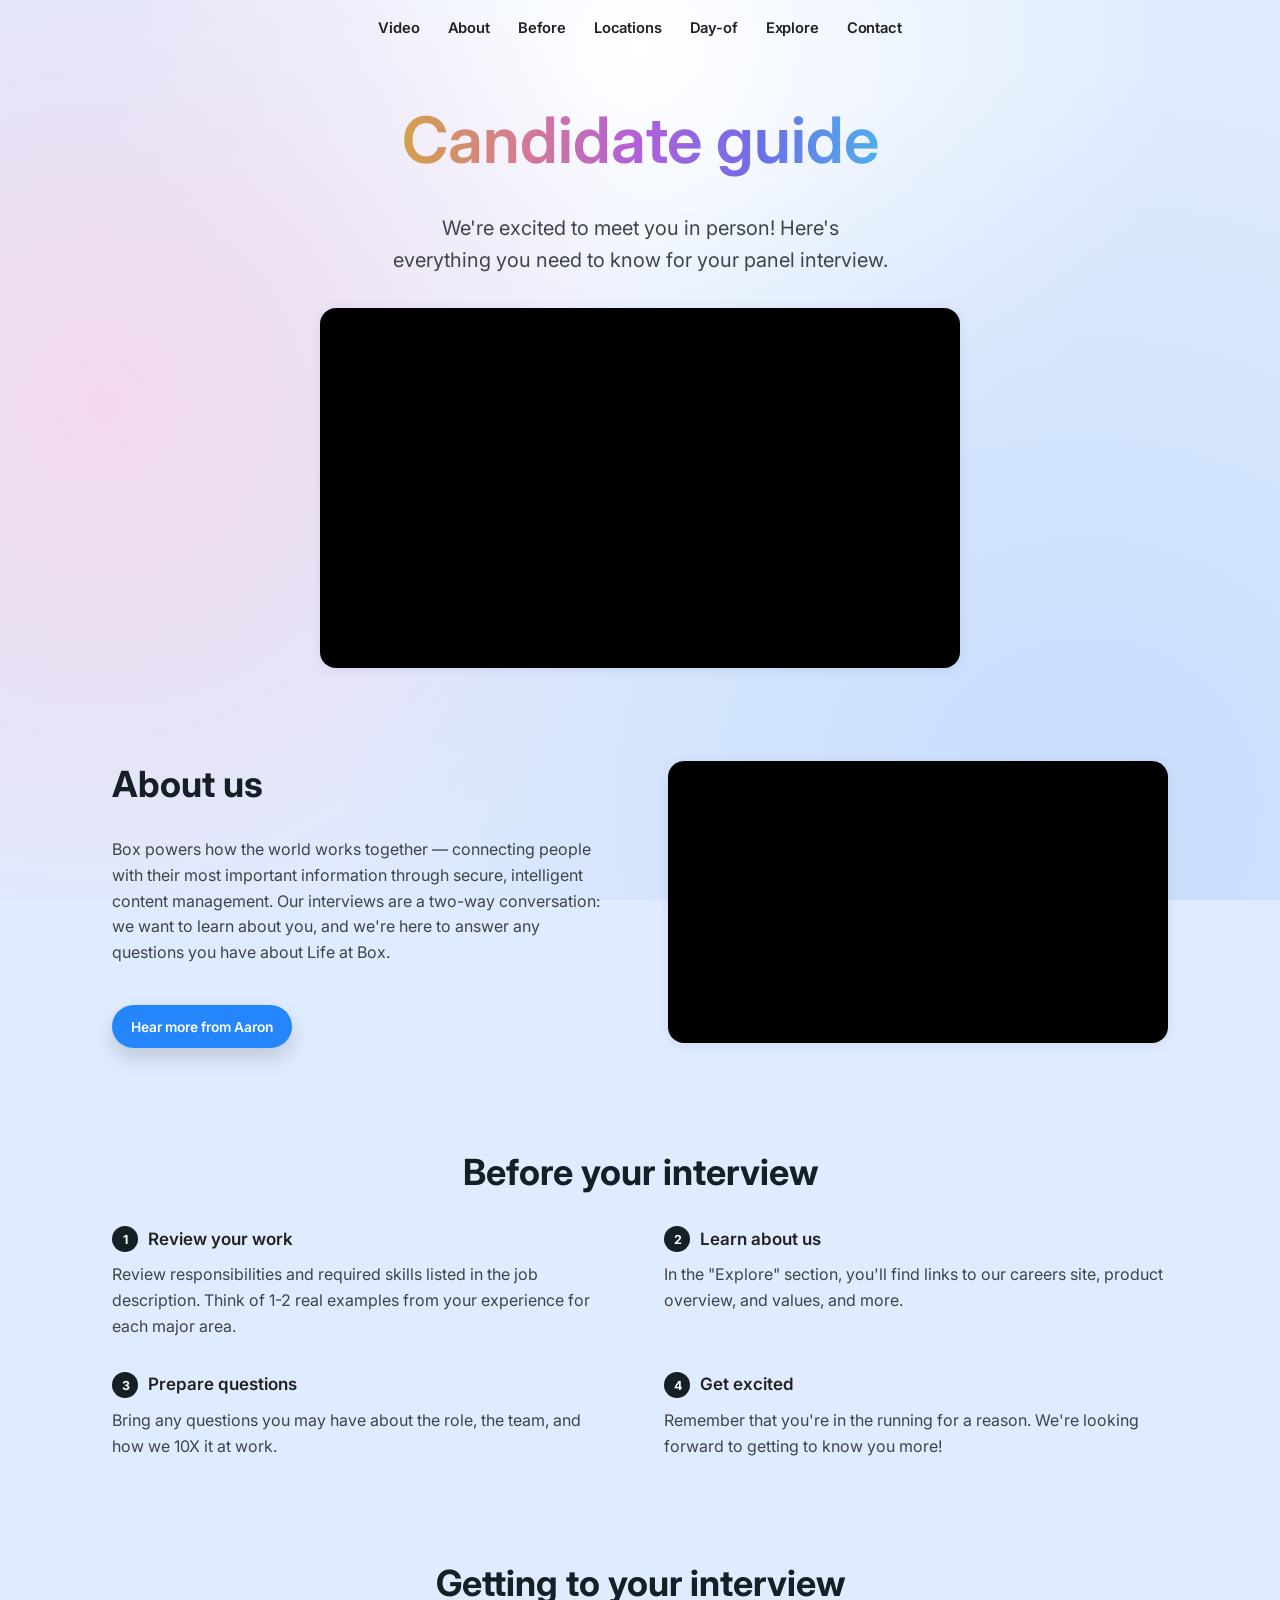
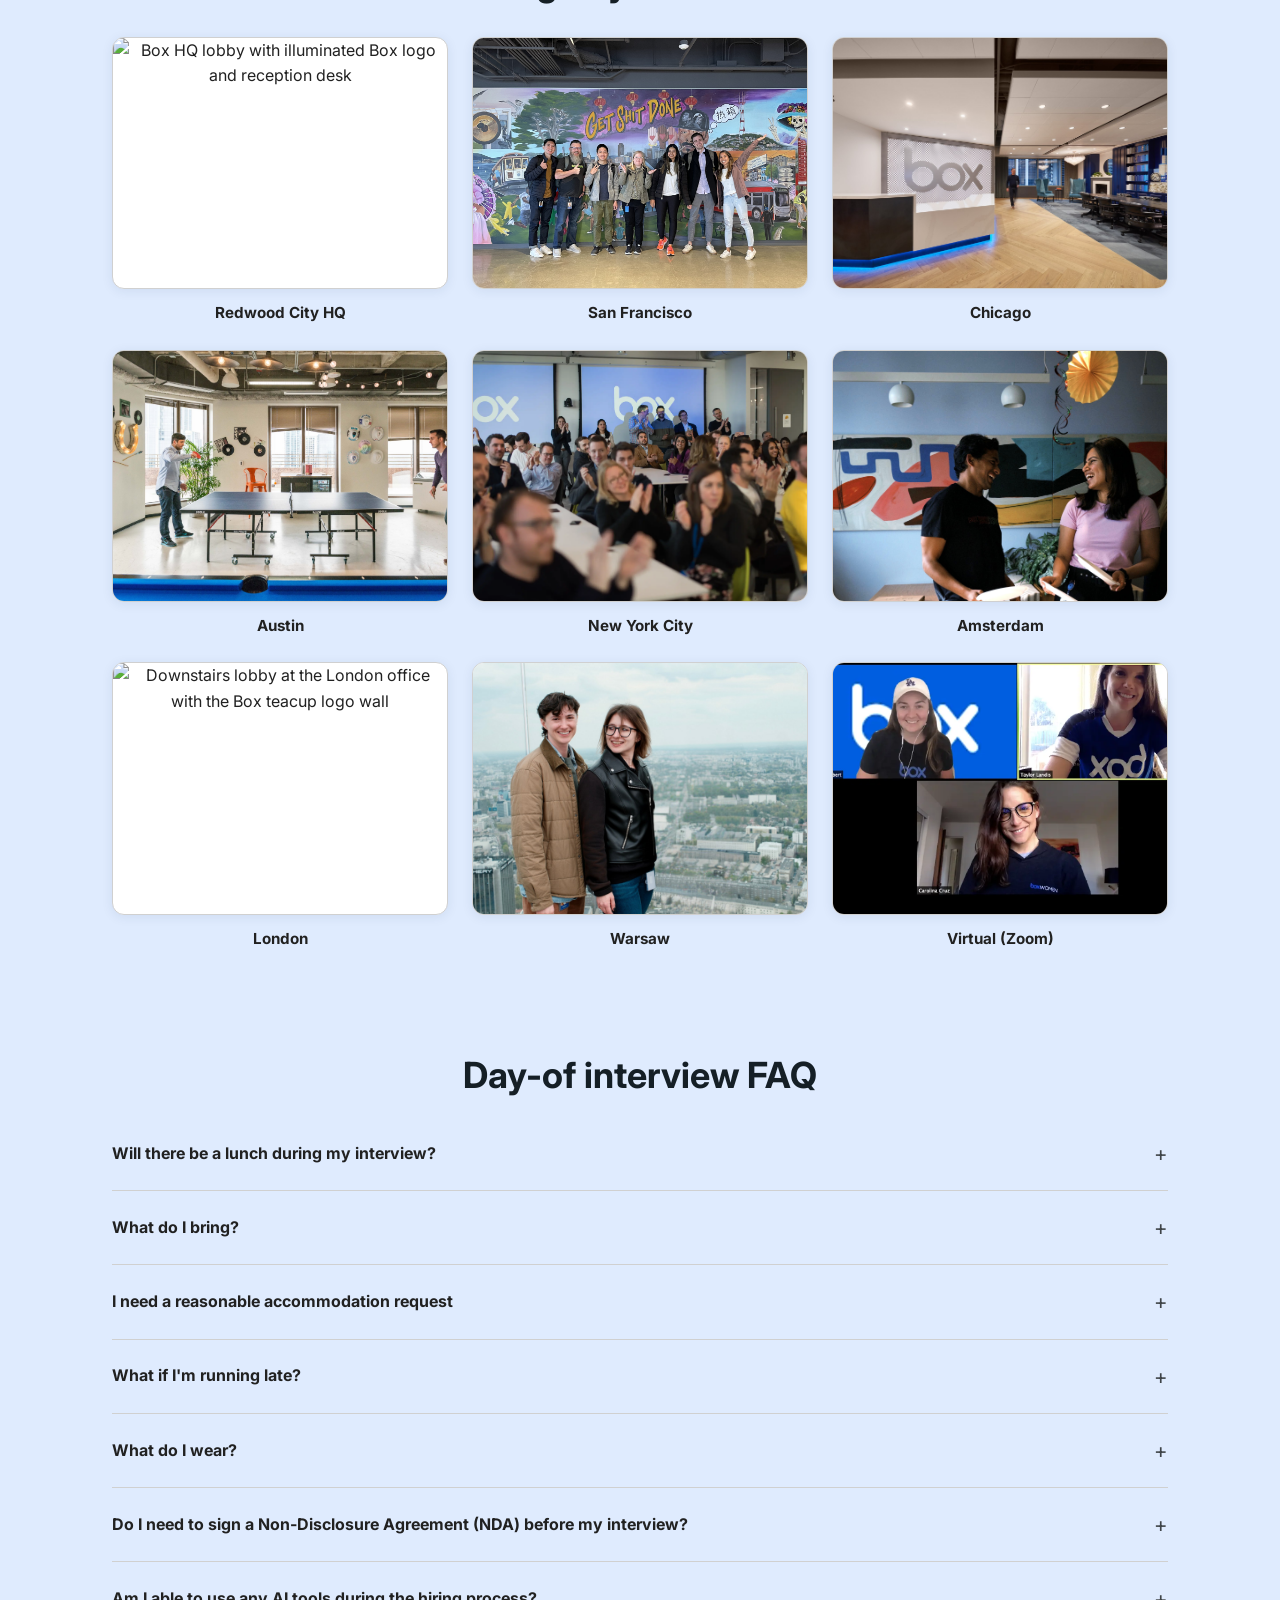
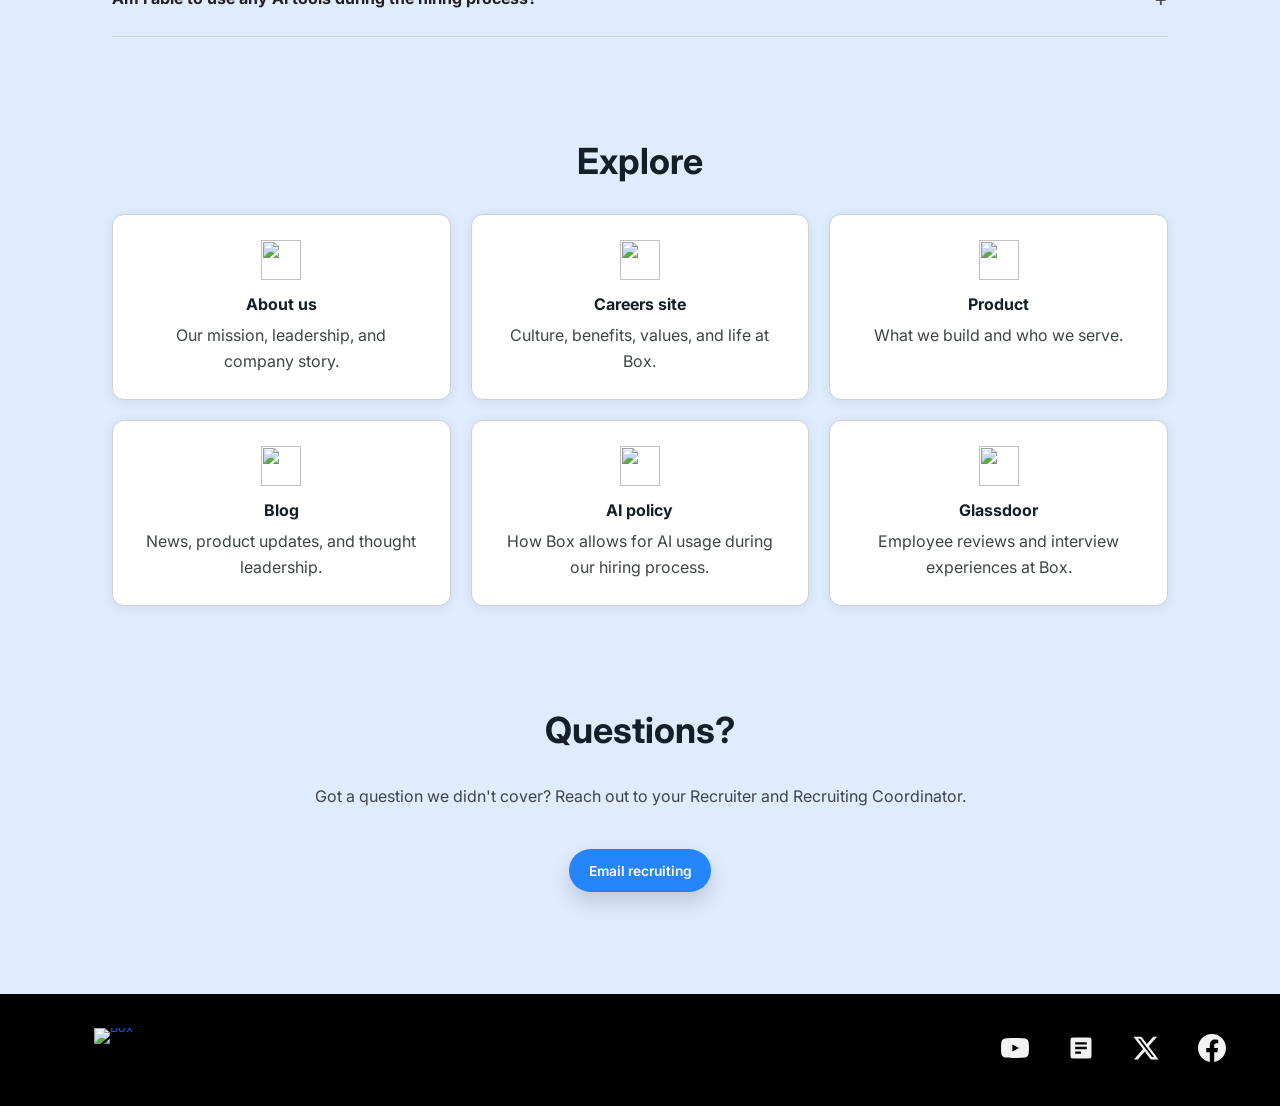
==== commit 27623f64: "Update welcome intro and prep step copy Co-Authored-By: Claude Sonnet 5 <noreply@anthropic.com>" ====
--- a/interview-prep-guide/index.html
+++ b/interview-prep-guide/index.html
@@ -46,7 +46,7 @@
         <div>
           <h2>About us</h2>
           <p class="section-intro">
-            Box powers how the world works together — connecting people with their most important information through secure, intelligent content management. Our interviews are a two-way conversation: we want to learn about you, and we're here to answer any questions you have about Life at Box!
+            Box powers how the world works together — connecting people with their most important information through secure, intelligent content management. Our interviews are a two-way conversation: we want to learn about you, and we're here to answer any questions you have about Life at Box.
           </p>
           <a class="btn" href="https://www.linkedin.com/in/boxaaron/" target="_blank" rel="noopener noreferrer">Hear more from Aaron</a>
         </div>
@@ -72,7 +72,7 @@
             <span class="prep-badge"><span class="badge-num">1</span></span>
             <h3>Review your work</h3>
           </div>
-          <div class="rich-body">Review responsibilities and required skills listed in the job description. Think of 1–2 real examples from your experience for each major area.</div>
+          <div class="rich-body">Review responsibilities and required skills listed in the job description. Think of 1-2 real examples from your experience for each major area.</div>
         </div>
         <div class="prep-step">
           <div class="prep-step-header">
@@ -86,7 +86,7 @@
             <span class="prep-badge"><span class="badge-num">3</span></span>
             <h3>Prepare questions</h3>
           </div>
-          <div class="rich-body">Bring questions about the team, the role, how we work, and what success looks like in the first 90 days.</div>
+          <div class="rich-body">Bring any questions you may have about the role, the team, and how we 10X it at work.</div>
         </div>
         <div class="prep-step">
           <div class="prep-step-header">
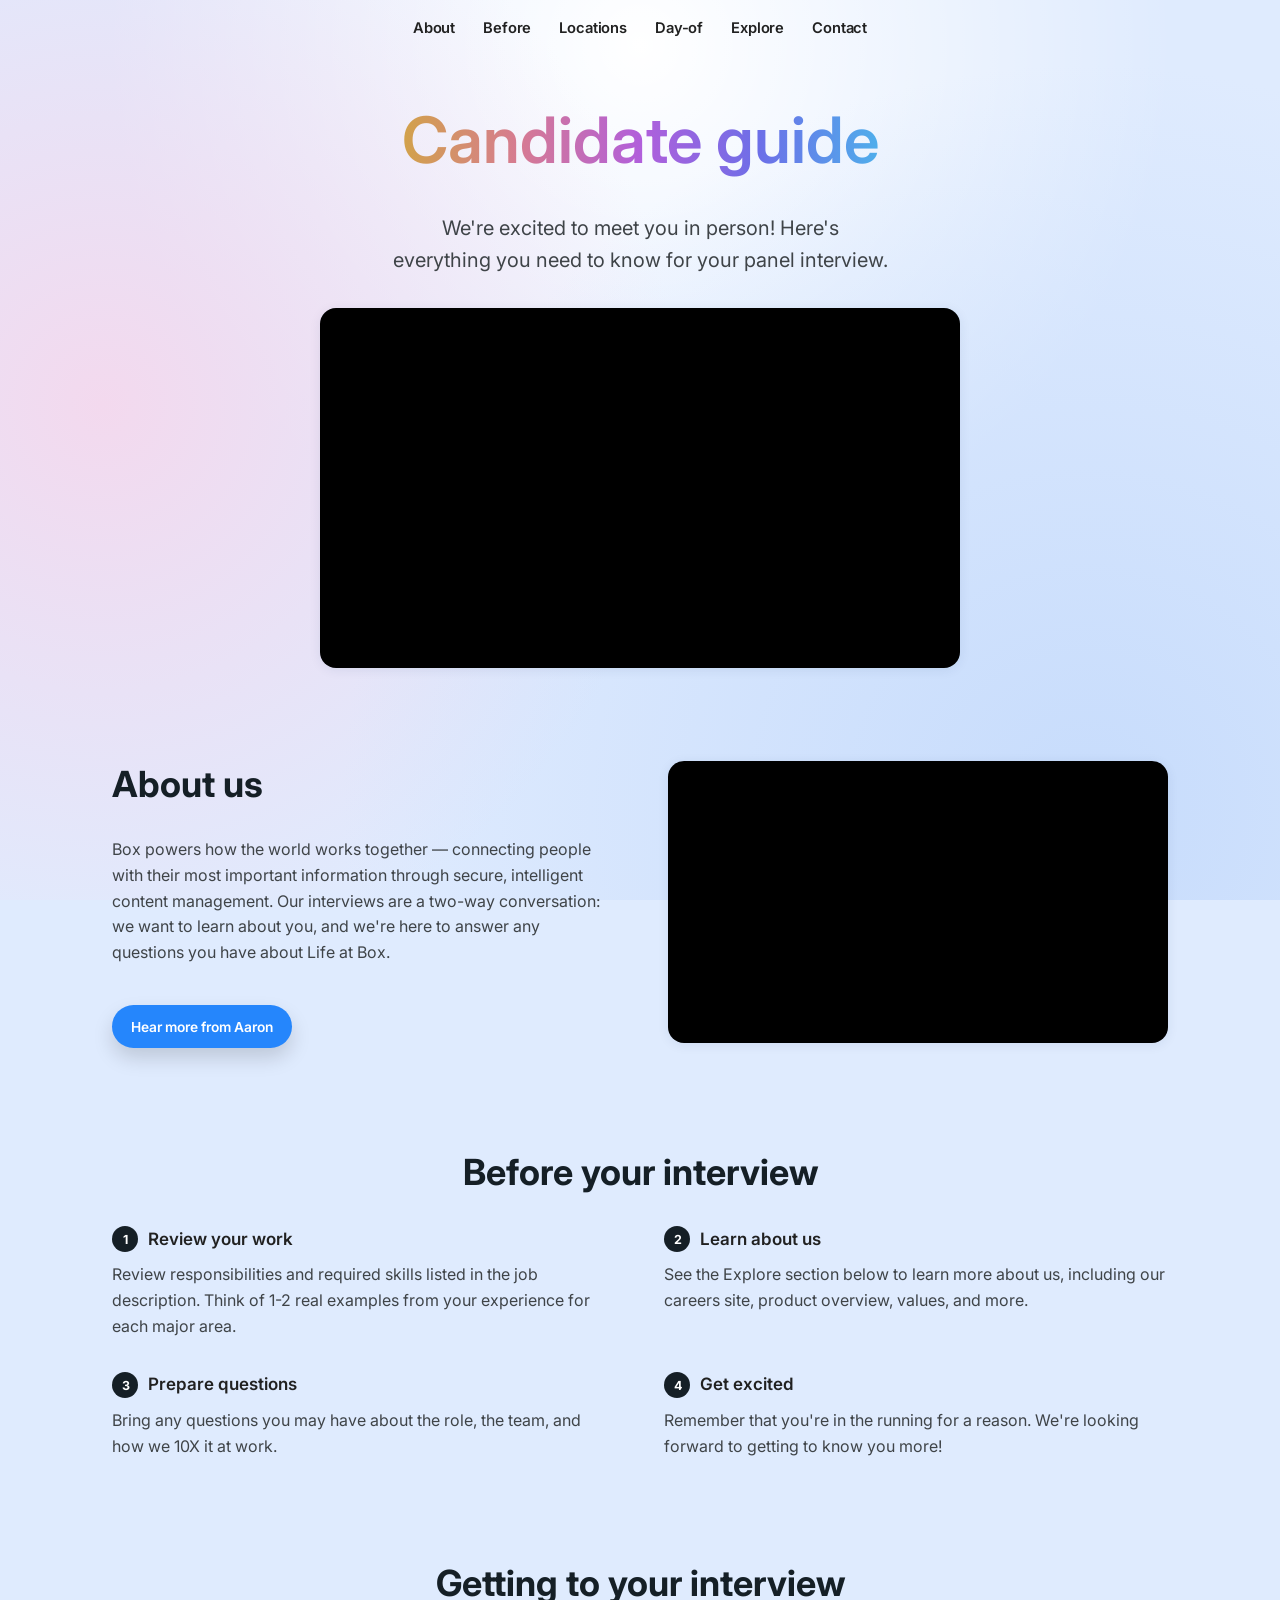
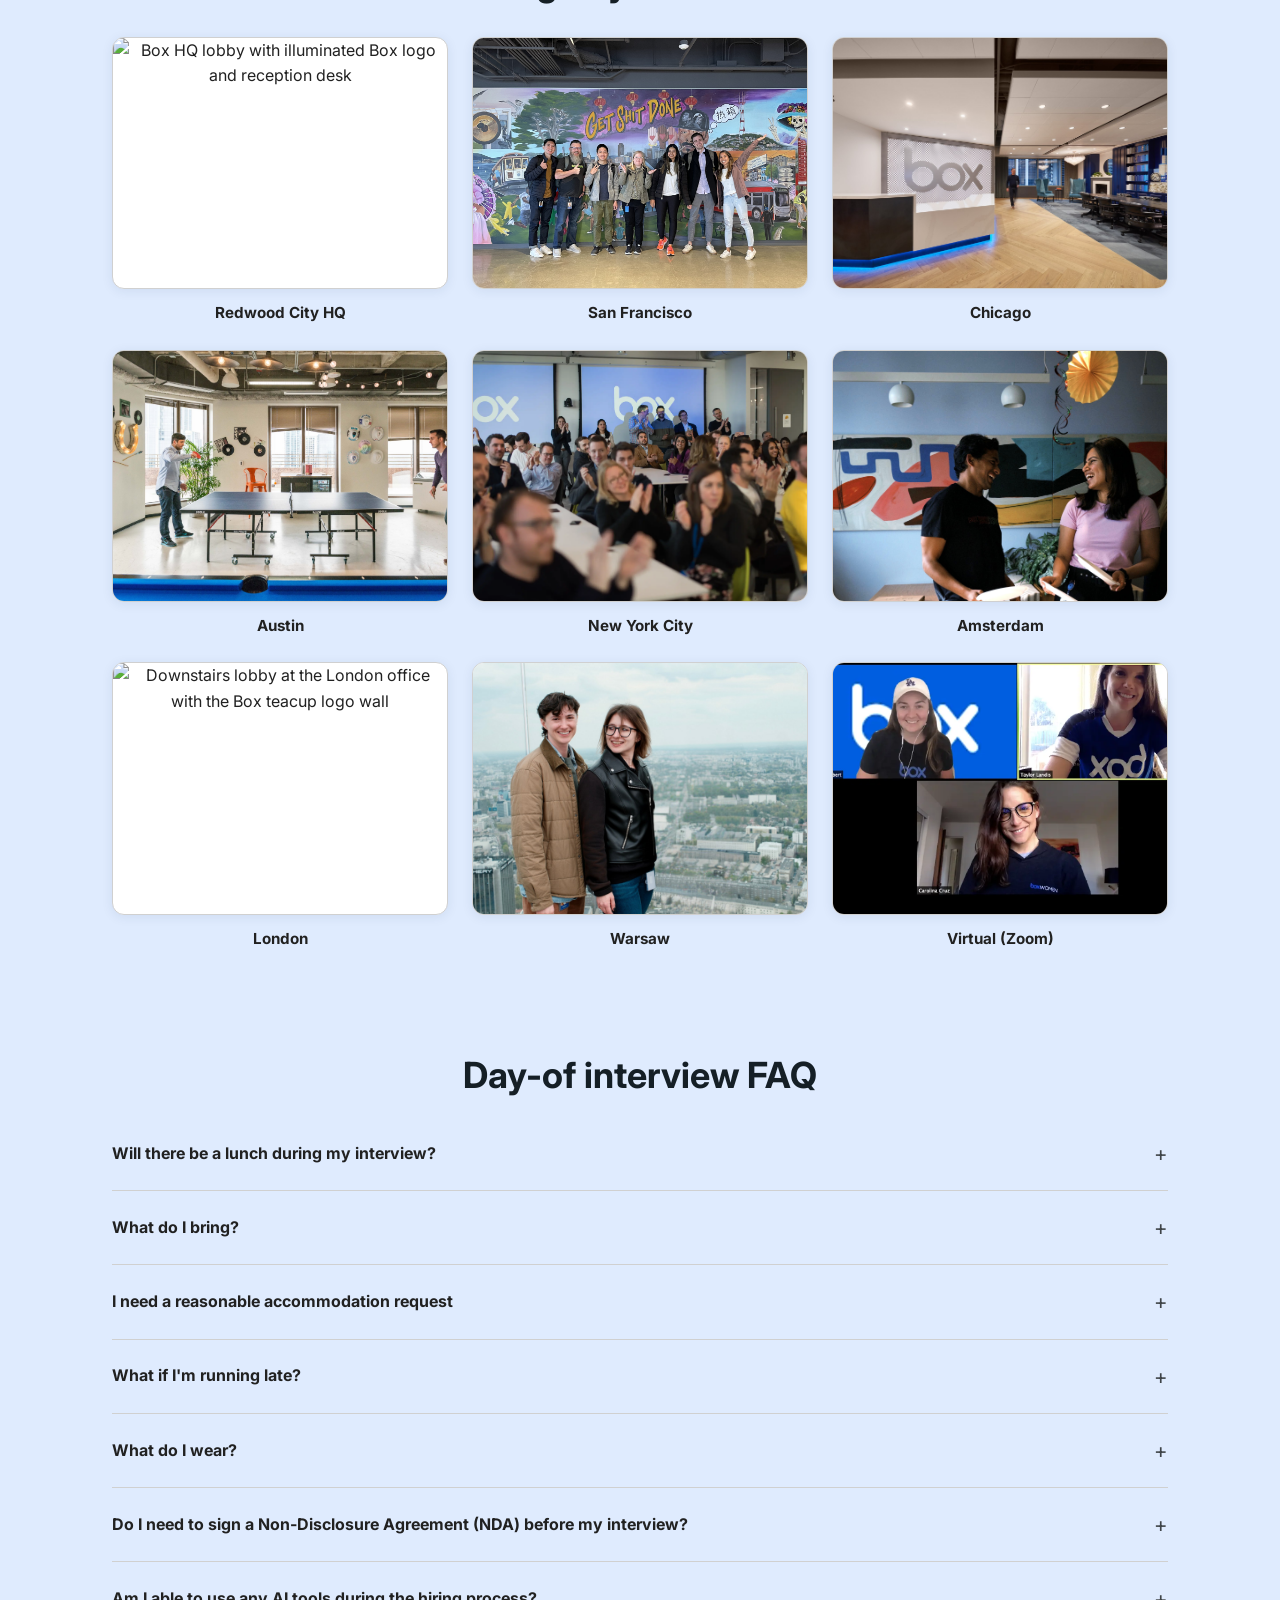
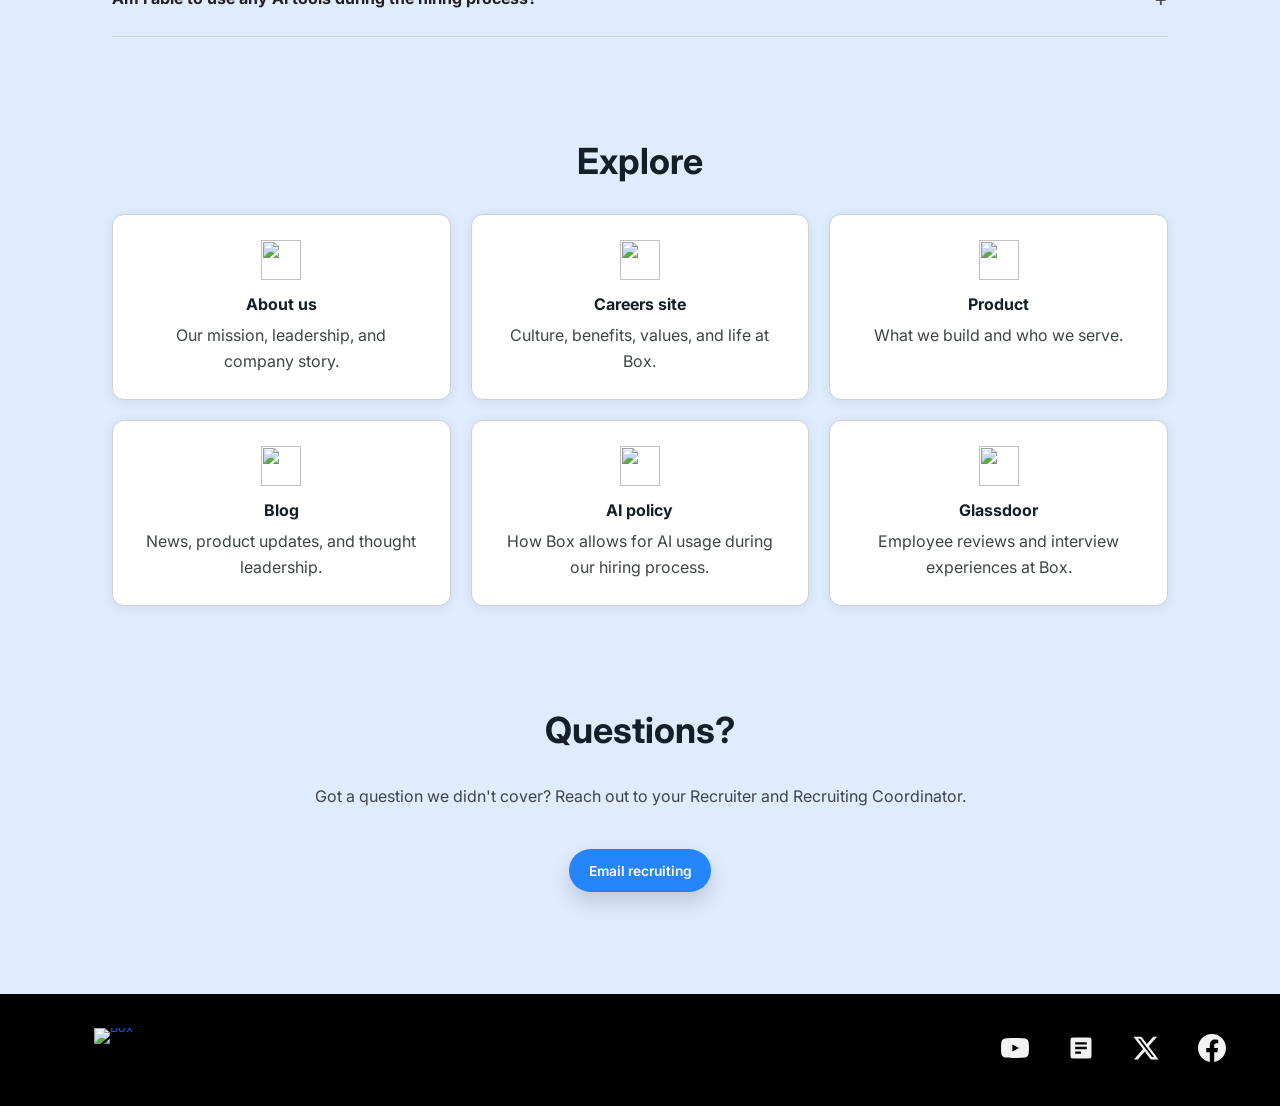
==== commit c95a4b60: "Update home nav and location directions Co-authored-by: Cursor <cursoragent@cursor.com>" ====
--- a/interview-prep-guide/index.html
+++ b/interview-prep-guide/index.html
@@ -11,7 +11,6 @@
 
   <nav class="page-nav minimal" id="top" aria-label="Page sections">
     <div class="page-nav-inner">
-      <a href="#top">Video</a>
       <a href="#welcome">About</a>
       <a href="#prepare">Before</a>
       <a href="#locations">Locations</a>
@@ -79,7 +78,7 @@
             <span class="prep-badge"><span class="badge-num">2</span></span>
             <h3>Learn about us</h3>
           </div>
-          <div class="rich-body">In the "Explore" section, you'll find links to our careers site, product overview, and values, and more.</div>
+          <div class="rich-body">See the Explore section below to learn more about us, including our careers site, product overview, values, and more.</div>
         </div>
         <div class="prep-step">
           <div class="prep-step-header">
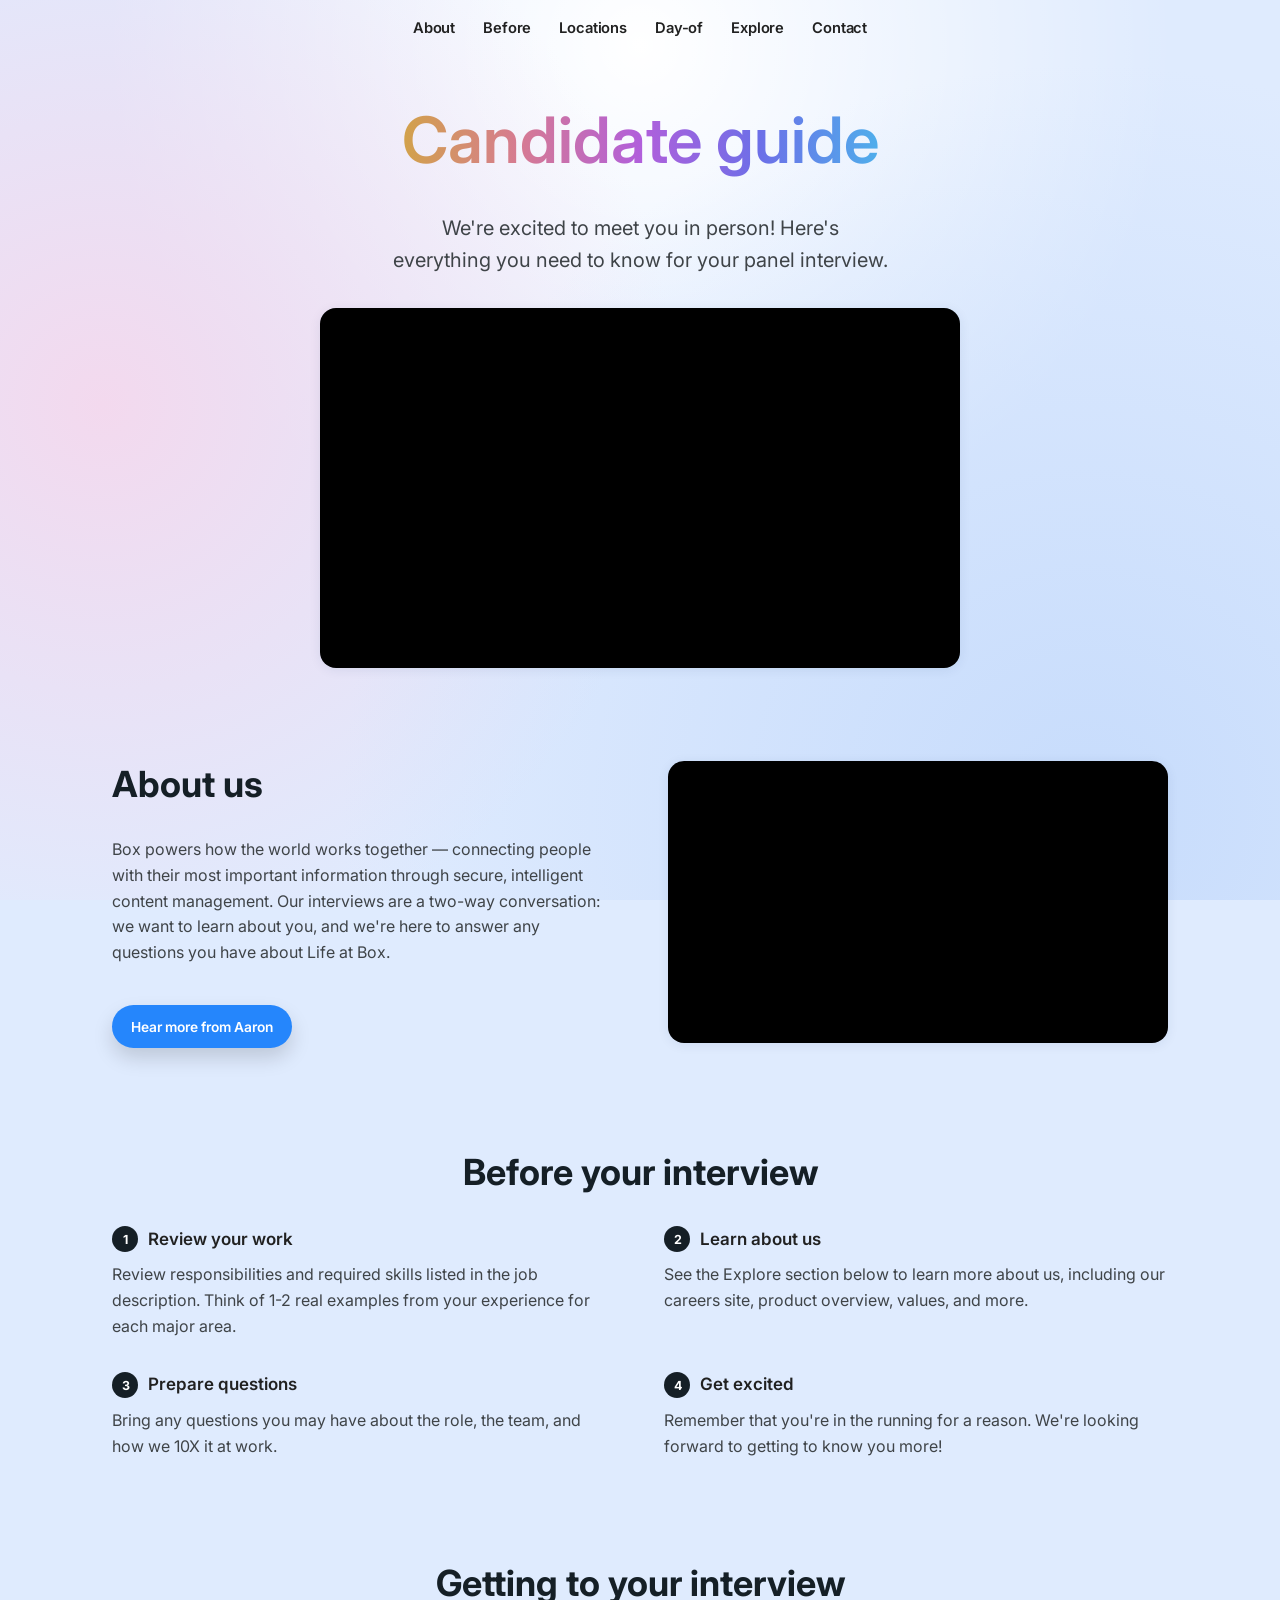
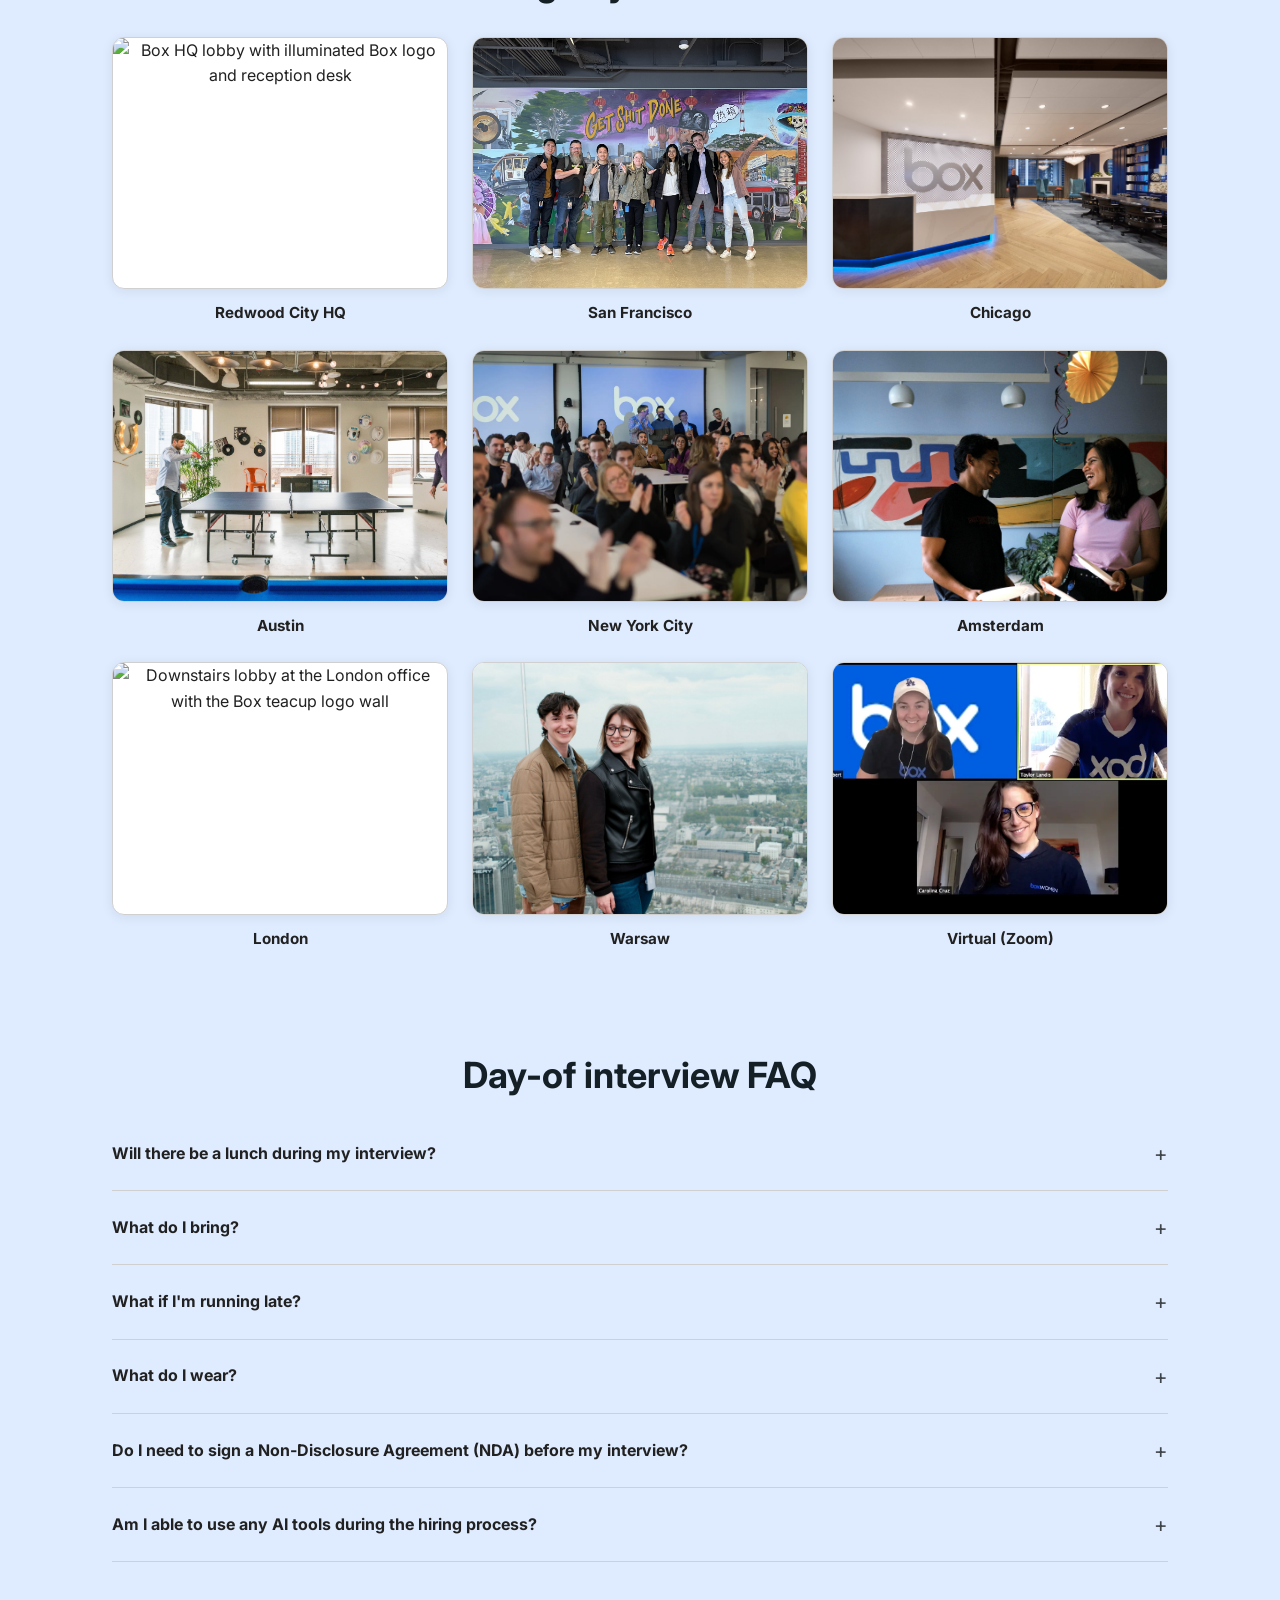
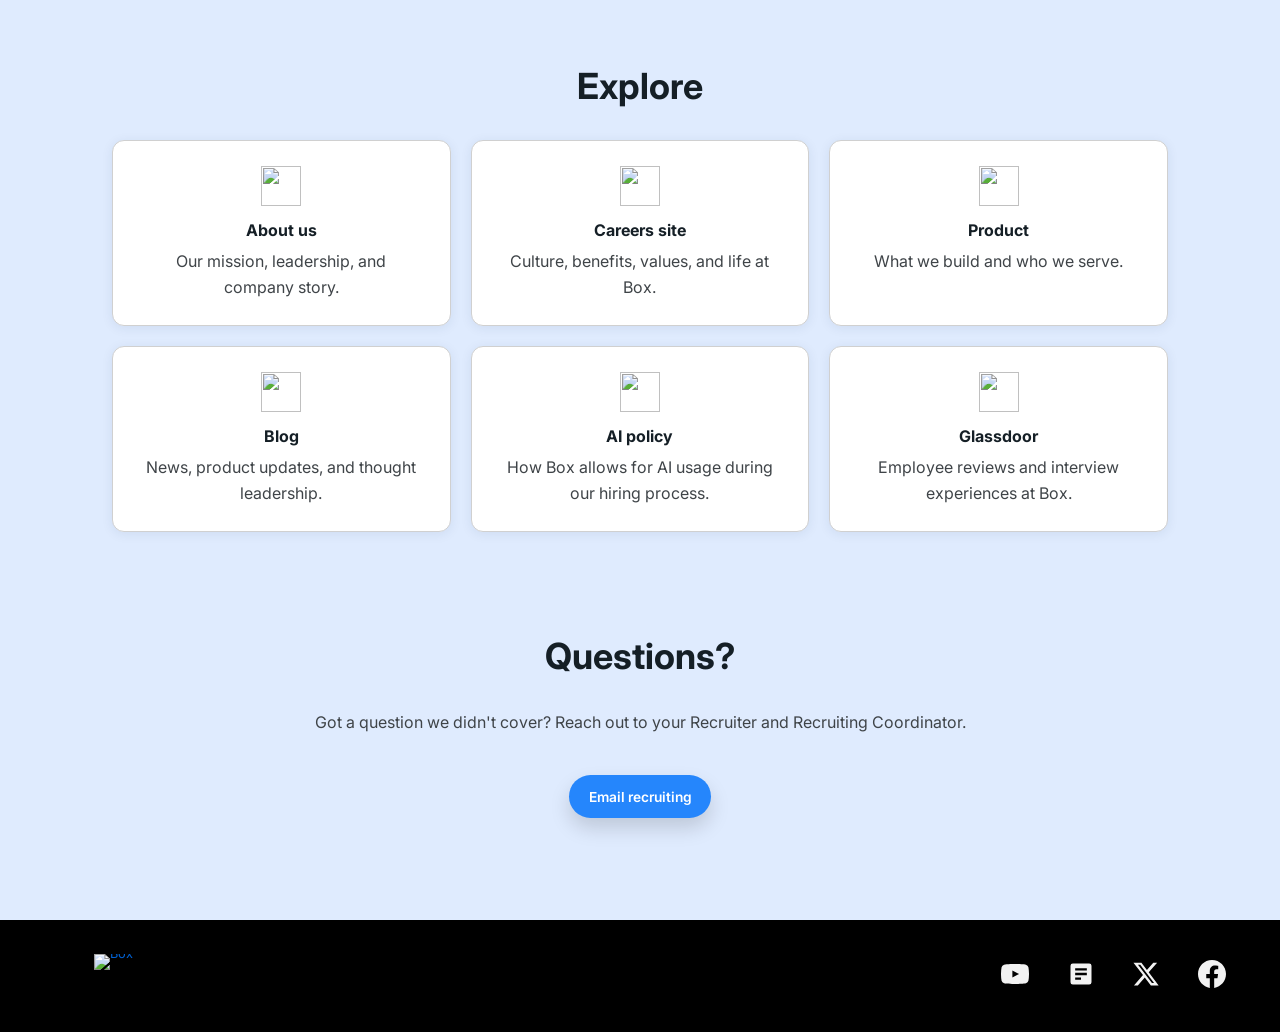
==== commit 85b0f6ca: "Remove accommodation FAQ from index Co-authored-by: Cursor <cursoragent@cursor.com>" ====
--- a/interview-prep-guide/index.html
+++ b/interview-prep-guide/index.html
@@ -169,10 +169,6 @@
         <p>Please bring a valid government ID (in-person) to verify your identity at check-in. Please bring a laptop if you are completing a technical assessment or presentation. If you need to borrow one, please let your Recruiting partners know. Some candidates may choose to bring a notebook and pen but this is optional.</p>
       </details>
       <details class="faq-item">
-        <summary>I need a reasonable accommodation request</summary>
-        <p>Box is committed to providing reasonable accommodations for candidates. If you need an accommodation for your interview, please contact your <strong>Recruiting Coordinator</strong> as soon as possible so we can support you.</p>
-      </details>
-      <details class="faq-item">
         <summary>What if I'm running late?</summary>
         <p>Please contact your Recruiting Coordinator immediately. We'll do our best to adjust, but some sessions may need to be rescheduled.</p>
       </details>
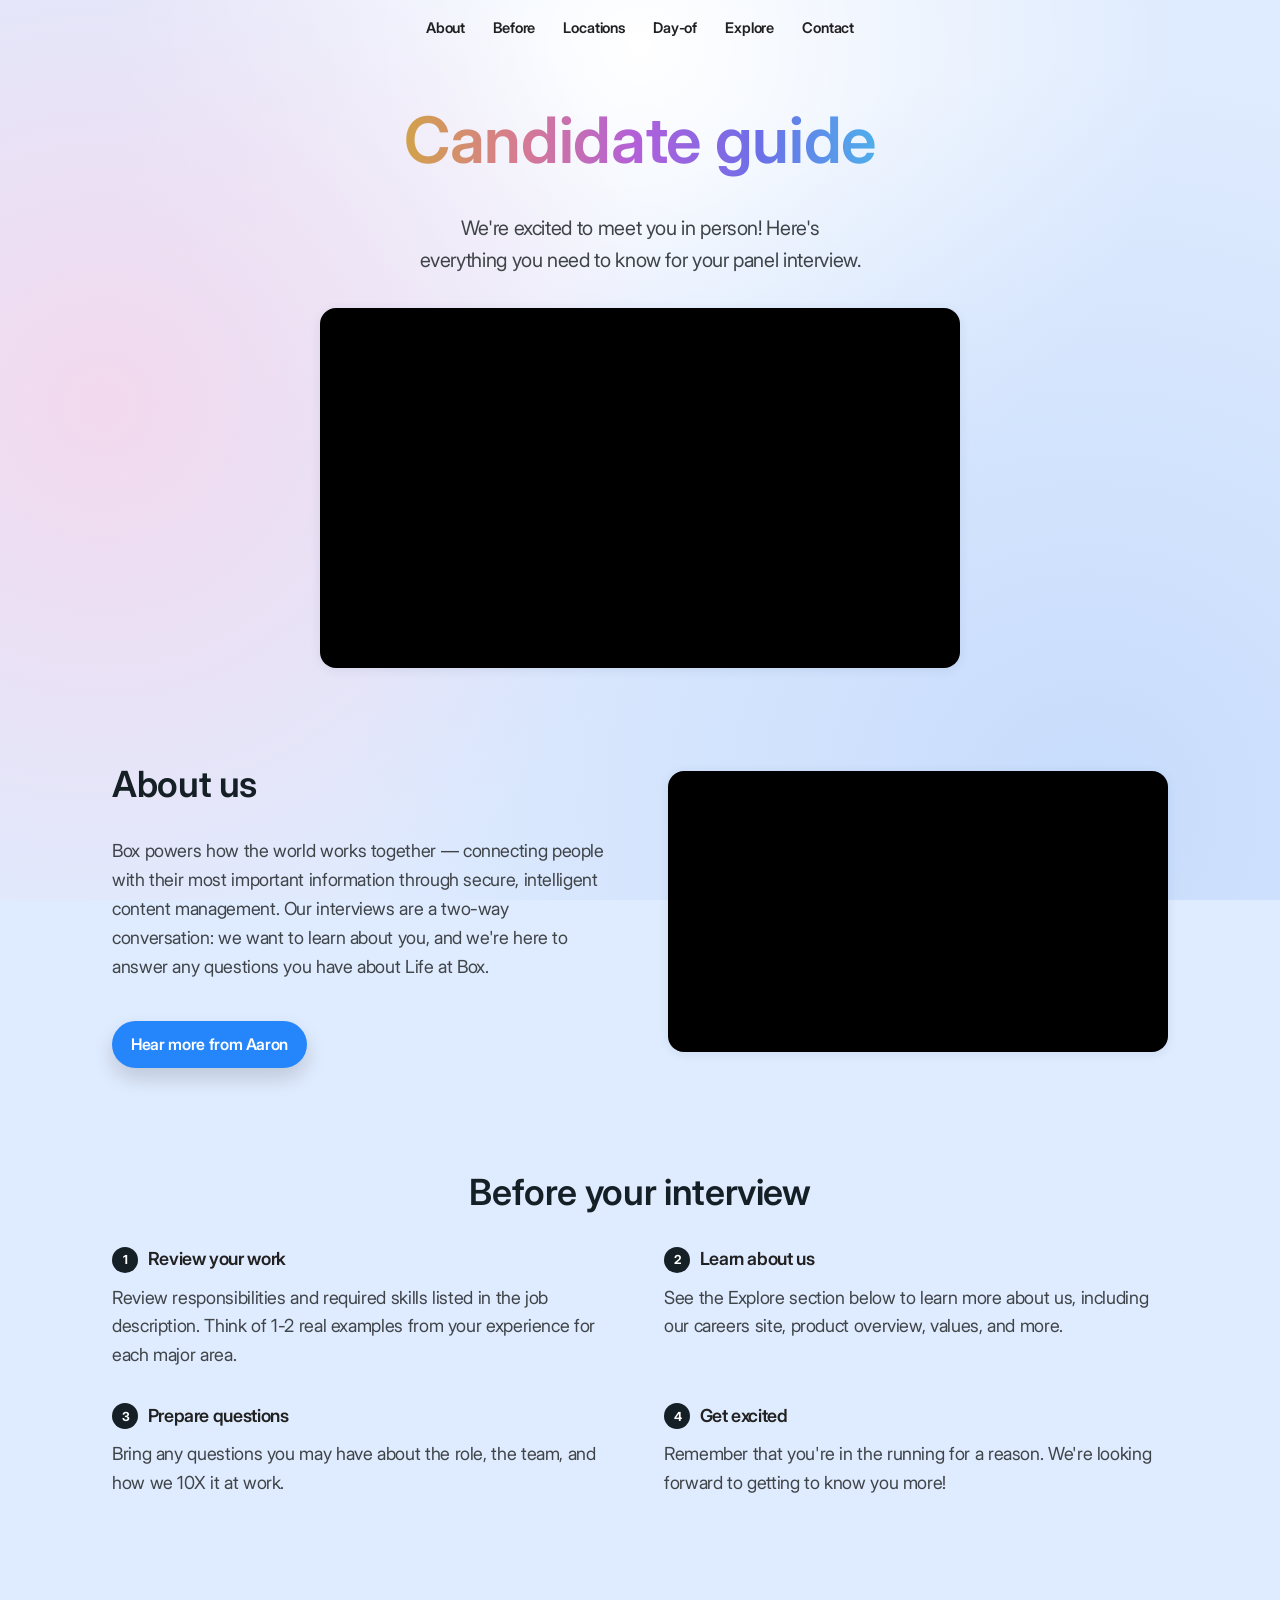
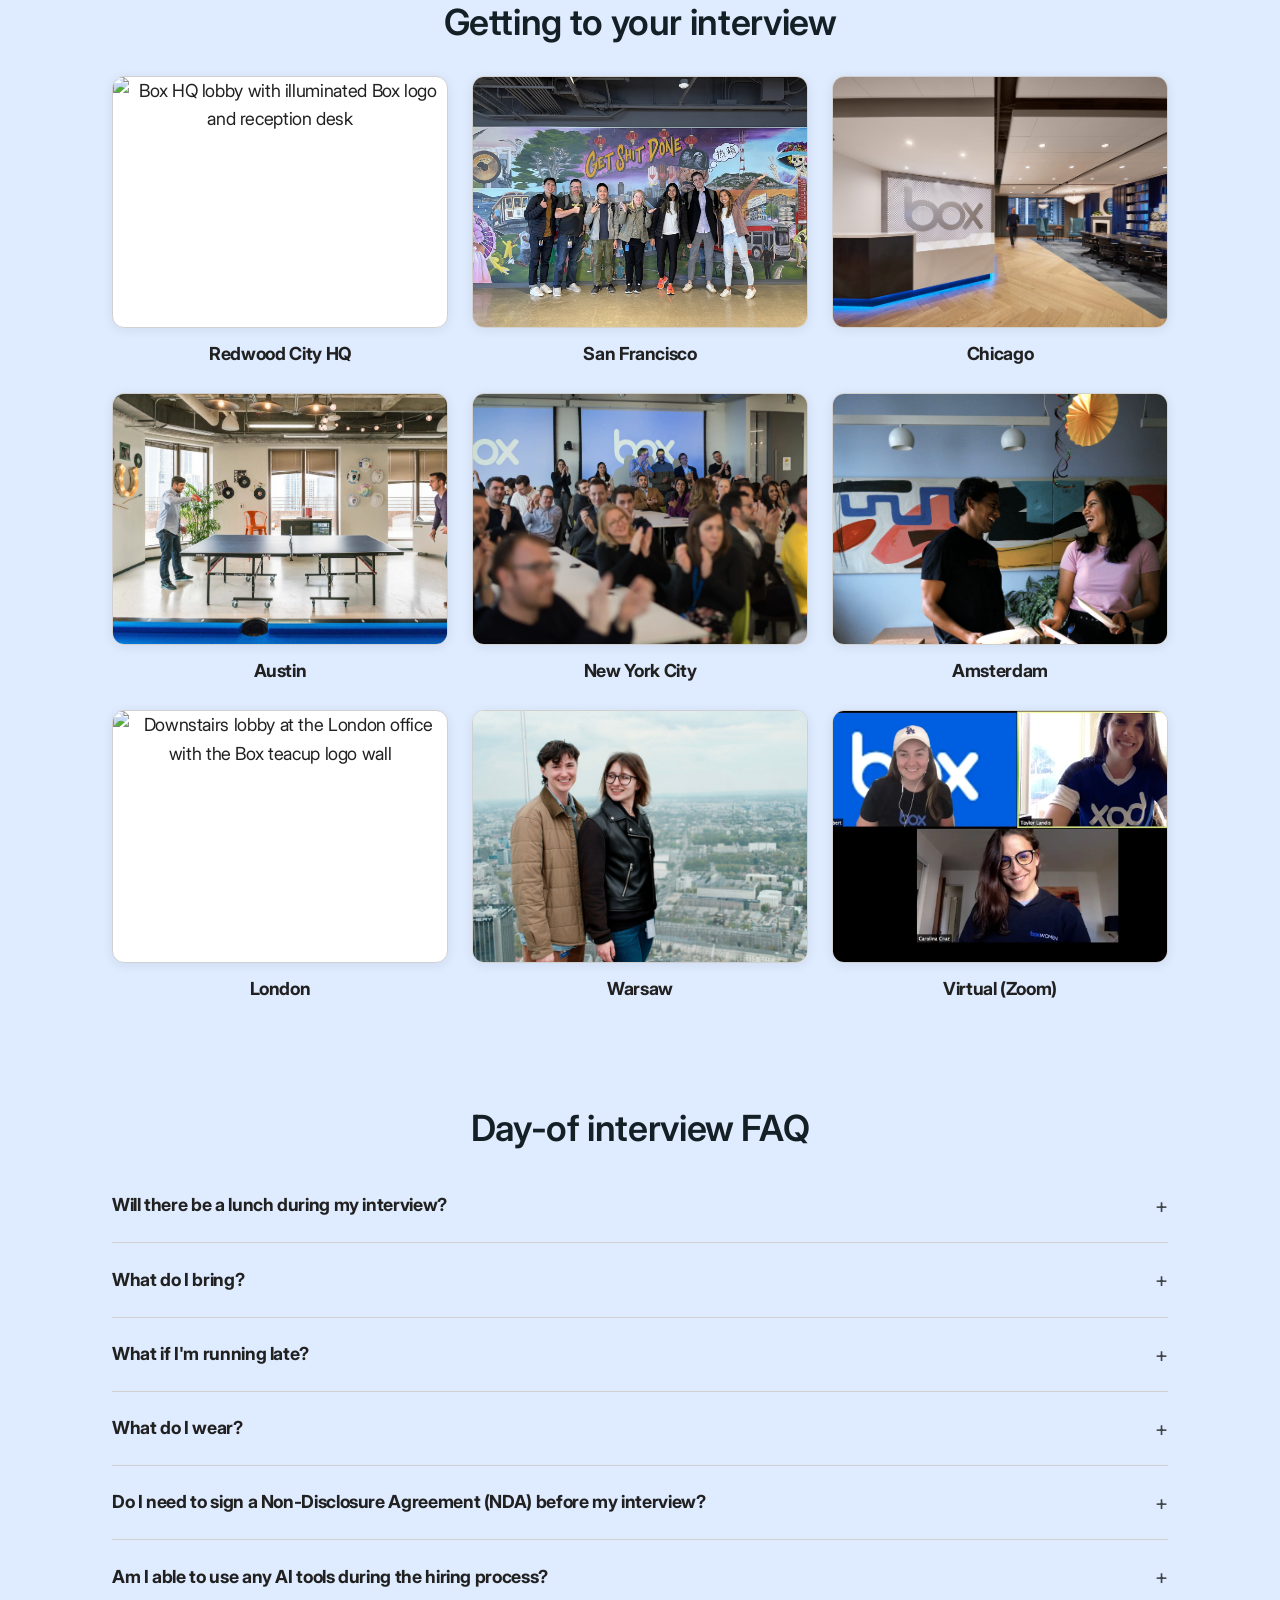
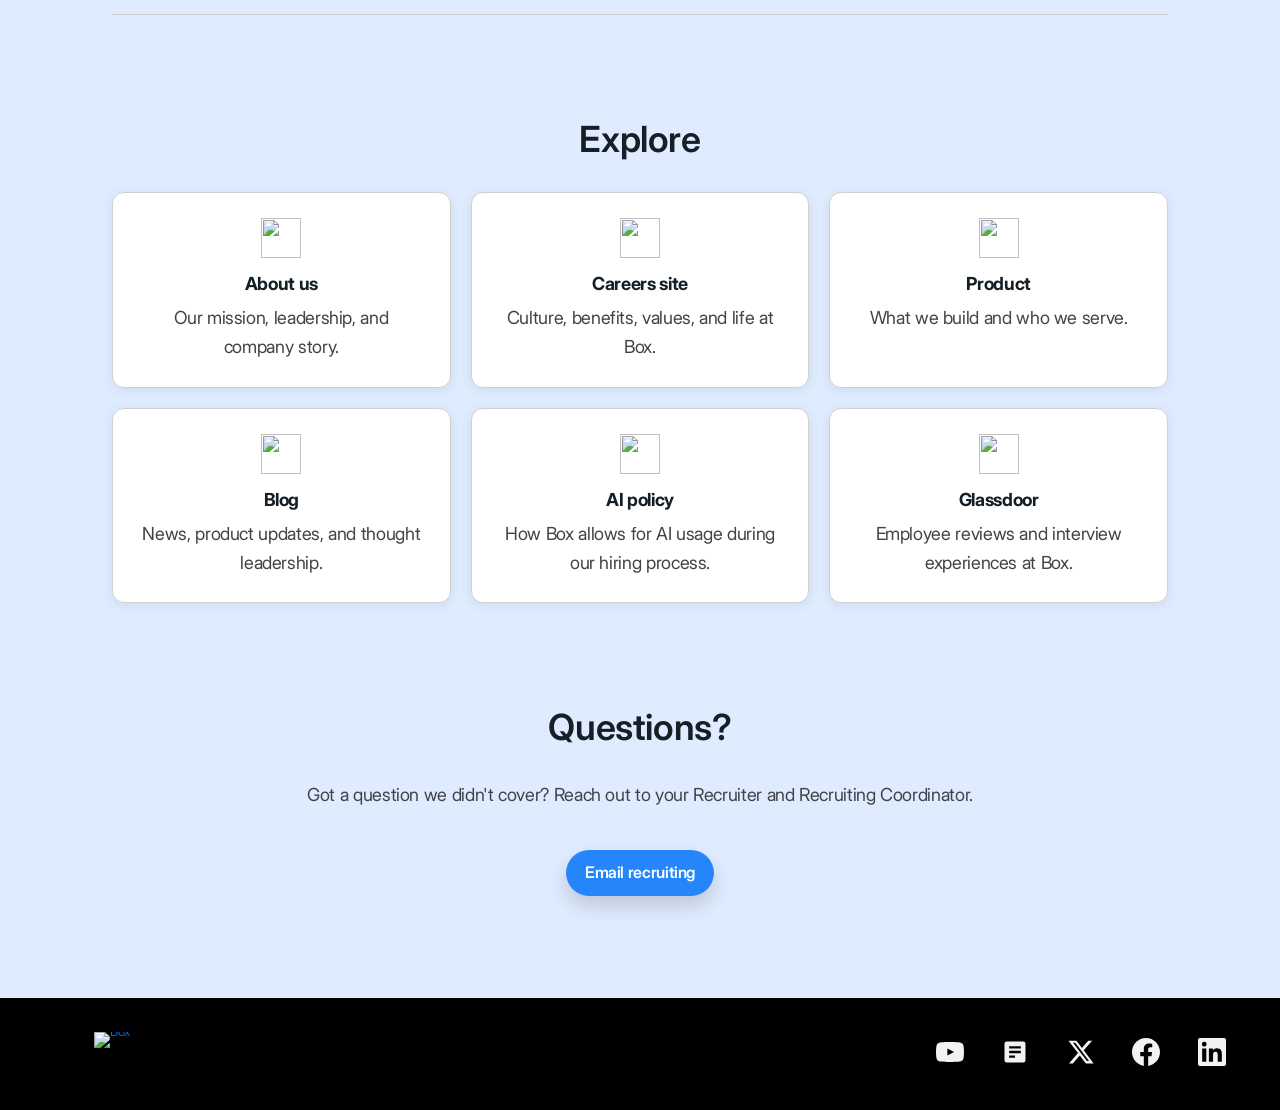
==== commit d1d0755f: "Footer: link X to @box and add LinkedIn; Redwood City: replace Taking a break with Wi-fi; 16px butto" ====
--- a/interview-prep-guide/index.html
+++ b/interview-prep-guide/index.html
@@ -250,13 +250,18 @@
           </a>
         </li>
         <li>
-          <a href="https://twitter.com/BoxHQ" target="_blank" rel="noopener noreferrer" aria-label="X (Twitter)">
+          <a href="https://x.com/box" target="_blank" rel="noopener noreferrer" aria-label="X (Twitter)">
             <svg xmlns="http://www.w3.org/2000/svg" viewBox="0 0 24 24" fill="currentColor" aria-hidden="true"><path d="M18.244 2.25h3.308l-7.227 8.26 8.502 11.24H16.17l-5.214-6.817L4.99 21.75H1.68l7.73-8.835L1.254 2.25H8.08l4.713 6.231zm-1.161 17.52h1.833L7.084 4.126H5.117z"/></svg>
           </a>
         </li>
         <li>
           <a href="https://www.facebook.com/box" target="_blank" rel="noopener noreferrer" aria-label="Facebook">
             <svg xmlns="http://www.w3.org/2000/svg" viewBox="0 0 24 24" fill="currentColor" aria-hidden="true"><path d="M24 12.073c0-6.627-5.373-12-12-12s-12 5.373-12 12c0 5.99 4.388 10.954 10.125 11.854v-8.385H7.078v-3.47h3.047V9.43c0-3.007 1.792-4.669 4.533-4.669 1.312 0 2.686.235 2.686.235v2.953H15.83c-1.491 0-1.956.925-1.956 1.874v2.25h3.328l-.532 3.47h-2.796v8.385C19.612 23.027 24 18.062 24 12.073z"/></svg>
+          </a>
+        </li>
+        <li>
+          <a href="https://www.linkedin.com/company/box/" target="_blank" rel="noopener noreferrer" aria-label="LinkedIn">
+            <svg xmlns="http://www.w3.org/2000/svg" viewBox="0 0 24 24" fill="currentColor" aria-hidden="true"><path d="M20.45 20.45h-3.56v-5.57c0-1.33-.02-3.04-1.85-3.04-1.85 0-2.14 1.45-2.14 2.94v5.67H9.34V9h3.42v1.56h.05c.48-.9 1.64-1.85 3.37-1.85 3.6 0 4.27 2.37 4.27 5.46v6.28zM5.34 7.43a2.06 2.06 0 1 1 0-4.13 2.06 2.06 0 0 1 0 4.13zM7.12 20.45H3.56V9h3.56v11.45zM22.22 0H1.77C.79 0 0 .77 0 1.73v20.54C0 23.23.79 24 1.77 24h20.45c.98 0 1.78-.77 1.78-1.73V1.73C24 .77 23.2 0 22.22 0z"/></svg>
           </a>
         </li>
       </ul>
--- a/interview-prep-guide/css/site.css
+++ b/interview-prep-guide/css/site.css
@@ -27,6 +27,9 @@
   --body-text: #3F4448;
   --border: #D0D0D0;
 
+  /* Body copy and small heading size — paragraph/list/lead rules and card/step/FAQ titles use this */
+  --body-size: 18px;
+
   /* Semantic tints */
   --success-bg: #E8FAF3;
   --success-border: #24C17F;
@@ -47,15 +50,31 @@
   font-family: 'Inter', -apple-system, BlinkMacSystemFont, sans-serif;
   font-optical-sizing: auto;
   font-weight: 400;
-  font-size: 16px;
+  font-size: var(--body-size);
+  background: #DFEBFE;
+  color: var(--text);
+  line-height: 1.6;
+}
+
+/* Gradient lives on a fixed, screen-sized layer instead of using
+   background-attachment: fixed, which iOS Safari and most mobile browsers
+   ignore — there the gradient got stretched across the whole (very tall)
+   page and looked like it had disappeared. */
+body::before {
+  content: '';
+  position: fixed;
+  top: 0;
+  left: 0;
+  width: 100%;
+  height: 100vh;
+  height: 100lvh;
+  z-index: -1;
+  pointer-events: none;
   background:
     radial-gradient(circle at 85% 90%, #C7DCFC 0%, transparent 55%),
     radial-gradient(circle at 8% 45%, #F3D9EE 0%, transparent 45%),
     radial-gradient(circle at 50% 5%, #FFFFFF 0%, transparent 50%),
     #DFEBFE;
-  background-attachment: fixed;
-  color: var(--text);
-  line-height: 1.6;
 }
 
 h1, h2, h3, .section-label, .site-bar .logo, .btn {
@@ -169,7 +188,7 @@
 }
 
 .hero.hero-single .lead {
-  font-size: 16px;
+  font-size: var(--body-size);
   font-weight: 400;
   opacity: 1;
   color: var(--muted);
@@ -265,7 +284,7 @@
 }
 
 .hero-text .lead {
-  font-size: 16px;
+  font-size: var(--body-size);
   opacity: 0.94;
   max-width: 32rem;
 }
@@ -590,8 +609,8 @@
   border-radius: 6px;
 }
 
-.resource-card h3 { font-size: 0.98rem; font-weight: 600; margin-bottom: 0.3rem; color: var(--brand-navy); }
-.resource-card p { font-size: 16px; color: var(--muted); margin-bottom: 0.6rem; }
+.resource-card h3 { font-size: var(--body-size); font-weight: 600; margin-bottom: 0.3rem; color: var(--brand-navy); }
+.resource-card p { font-size: var(--body-size); color: var(--muted); margin-bottom: 0.6rem; }
 .resource-card .link-hint { font-size: 0.82rem; font-weight: 600; color: #2586fc; }
 
 /* ── About us ── */
@@ -692,9 +711,9 @@
   margin-bottom: 0.6rem;
 }
 
-.prep-step h3 { font-size: 1.0625rem; font-weight: 600; margin-bottom: 0; }
+.prep-step h3 { font-size: var(--body-size); font-weight: 600; margin-bottom: 0; }
 .prep-step-header h3 { margin-bottom: 0; }
-.prep-step p, .prep-step .rich-body { font-size: 16px; color: var(--muted); }
+.prep-step p, .prep-step .rich-body { font-size: var(--body-size); color: var(--muted); }
 
 /* ── Two-col tips ── */
 .tips-grid {
@@ -722,11 +741,11 @@
   height: 100%;
 }
 
-.tip-card h3 { font-size: 1rem; font-weight: 700; margin-bottom: 0.35rem; width: 100%; text-align: center; }
+.tip-card h3 { font-size: var(--body-size); font-weight: 700; margin-bottom: 0.35rem; width: 100%; text-align: center; }
 .tip-card p,
 .tip-card .tip-body,
 .tip-card .tip-body p {
-  font-size: 16px;
+  font-size: var(--body-size);
   color: var(--muted);
   width: 100%;
   text-align: center;
@@ -734,7 +753,7 @@
 
 .tip-card-note {
   margin-top: 0.5rem;
-  font-size: 16px;
+  font-size: var(--body-size);
   color: var(--muted);
   width: 100%;
   text-align: center;
@@ -789,7 +808,7 @@
 }
 
 .location-item h3 {
-  font-size: 0.95rem;
+  font-size: var(--body-size);
   font-weight: 700;
   margin-top: 0.75rem;
 }
@@ -835,8 +854,8 @@
 .info-block.no-icon { grid-template-columns: 1fr; }
 
 .info-block .info-icon { font-size: 1.25rem; line-height: 1.4; }
-.info-block h3 { font-size: 1rem; font-weight: 700; margin-bottom: 0.25rem; }
-.info-block p, .info-block ul { font-size: 16px; color: var(--muted); }
+.info-block h3 { font-size: var(--body-size); font-weight: 700; margin-bottom: 0.25rem; }
+.info-block p, .info-block ul { font-size: var(--body-size); color: var(--muted); }
 .info-block ul { margin: 0.35rem 0 0 1.1rem; }
 .info-block li { margin-bottom: 0.25rem; }
 
@@ -853,12 +872,12 @@
 
 .address-card .address-note {
   margin-top: 0.85rem;
-  font-size: 16px;
+  font-size: var(--body-size);
   color: var(--muted);
 }
 
 .address-card .address-note strong {
-  font-size: 16px;
+  font-size: var(--body-size);
   font-weight: 700;
   color: inherit;
 }
@@ -904,7 +923,7 @@
 }
 
 .section-copy {
-  font-size: 16px;
+  font-size: var(--body-size);
   color: var(--muted);
   line-height: 1.65;
 }
@@ -970,7 +989,7 @@
 }
 
 .step-body p {
-  font-size: 16px;
+  font-size: var(--body-size);
   font-weight: 400;
   color: var(--muted);
   margin-bottom: 0.75rem;
@@ -984,7 +1003,7 @@
   padding: 0;
 }
 
-.step-body li { font-size: 16px; color: var(--muted); margin-bottom: 0.35rem; }
+.step-body li { font-size: var(--body-size); color: var(--muted); margin-bottom: 0.35rem; }
 .step-body li:last-child { margin-bottom: 0; }
 
 .step-photo {
@@ -1019,7 +1038,7 @@
   gap: 1rem;
   list-style: none;
   cursor: pointer;
-  font-size: 1rem;
+  font-size: var(--body-size);
   font-weight: 700;
   padding: 0.5rem 0;
 }
@@ -1037,7 +1056,7 @@
 
 .faq-item[open] summary::after { transform: rotate(45deg); }
 
-.faq-item p { font-size: 16px; color: var(--muted); margin-top: 0.4rem; }
+.faq-item p { font-size: var(--body-size); color: var(--muted); margin-top: 0.4rem; }
 
 /* ── Contact ── */
 section#contact {
@@ -1078,7 +1097,7 @@
   gap: 1rem;
 }
 
-.contact-bar p { font-size: 16px; color: var(--muted); }
+.contact-bar p { font-size: var(--body-size); color: var(--muted); }
 .contact-bar strong { color: var(--text); }
 
 .btn {
@@ -1087,7 +1106,7 @@
   padding: 0.55rem 1rem;
   background: #2586fc;
   color: #fff !important;
-  font-size: 0.86rem;
+  font-size: 16px;
   font-weight: 600;
   border-radius: 999px;
   box-shadow: 0 10px 20px rgba(0, 0, 0, 0.15);
@@ -1258,7 +1277,7 @@
 }
 
 .page-location .step-title h3 {
-  font-size: 1.0625rem;
+  font-size: var(--body-size);
   font-weight: 600;
 }
 
@@ -1336,6 +1355,25 @@
   --max-width: 1120px;
 }
 
+/* ── Type — Inter Display, tighter tracking, lighter section headings (all pages) ── */
+.page-index,
+.page-location {
+  letter-spacing: -0.02em;
+}
+
+/* Inter Display: pin Inter's optical size axis to its display end */
+.page-index,
+.page-index *,
+.page-location,
+.page-location * {
+  font-variation-settings: "opsz" 32;
+}
+
+.page-index section h2,
+.page-location section h2 {
+  font-weight: 600;
+}
+
 .page-index .about-grid {
   gap: 3.5rem;
 }
@@ -1378,7 +1416,7 @@
 .page-index .prep-step p,
 .page-index .prep-step .rich-body,
 .page-index .faq-item p {
-  font-size: 16px;
+  font-size: var(--body-size);
   color: var(--body-text);
 }
 
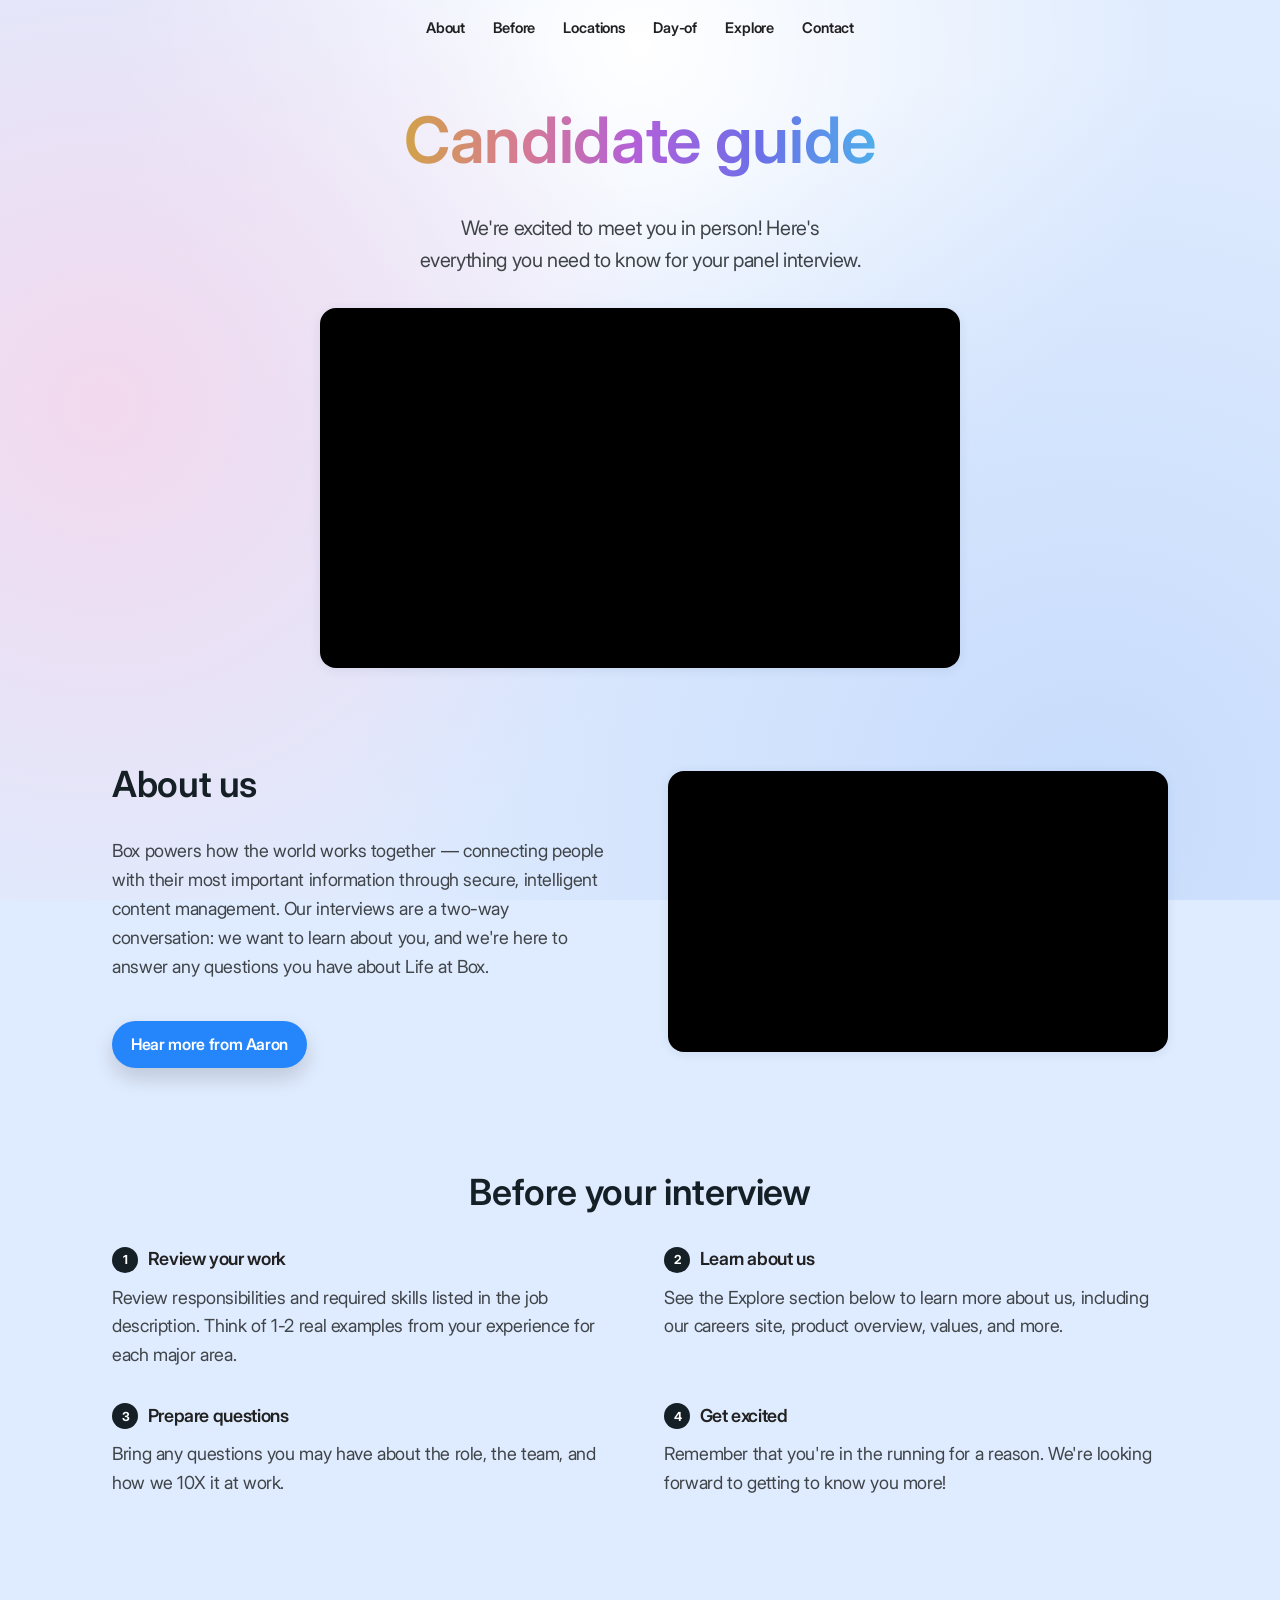
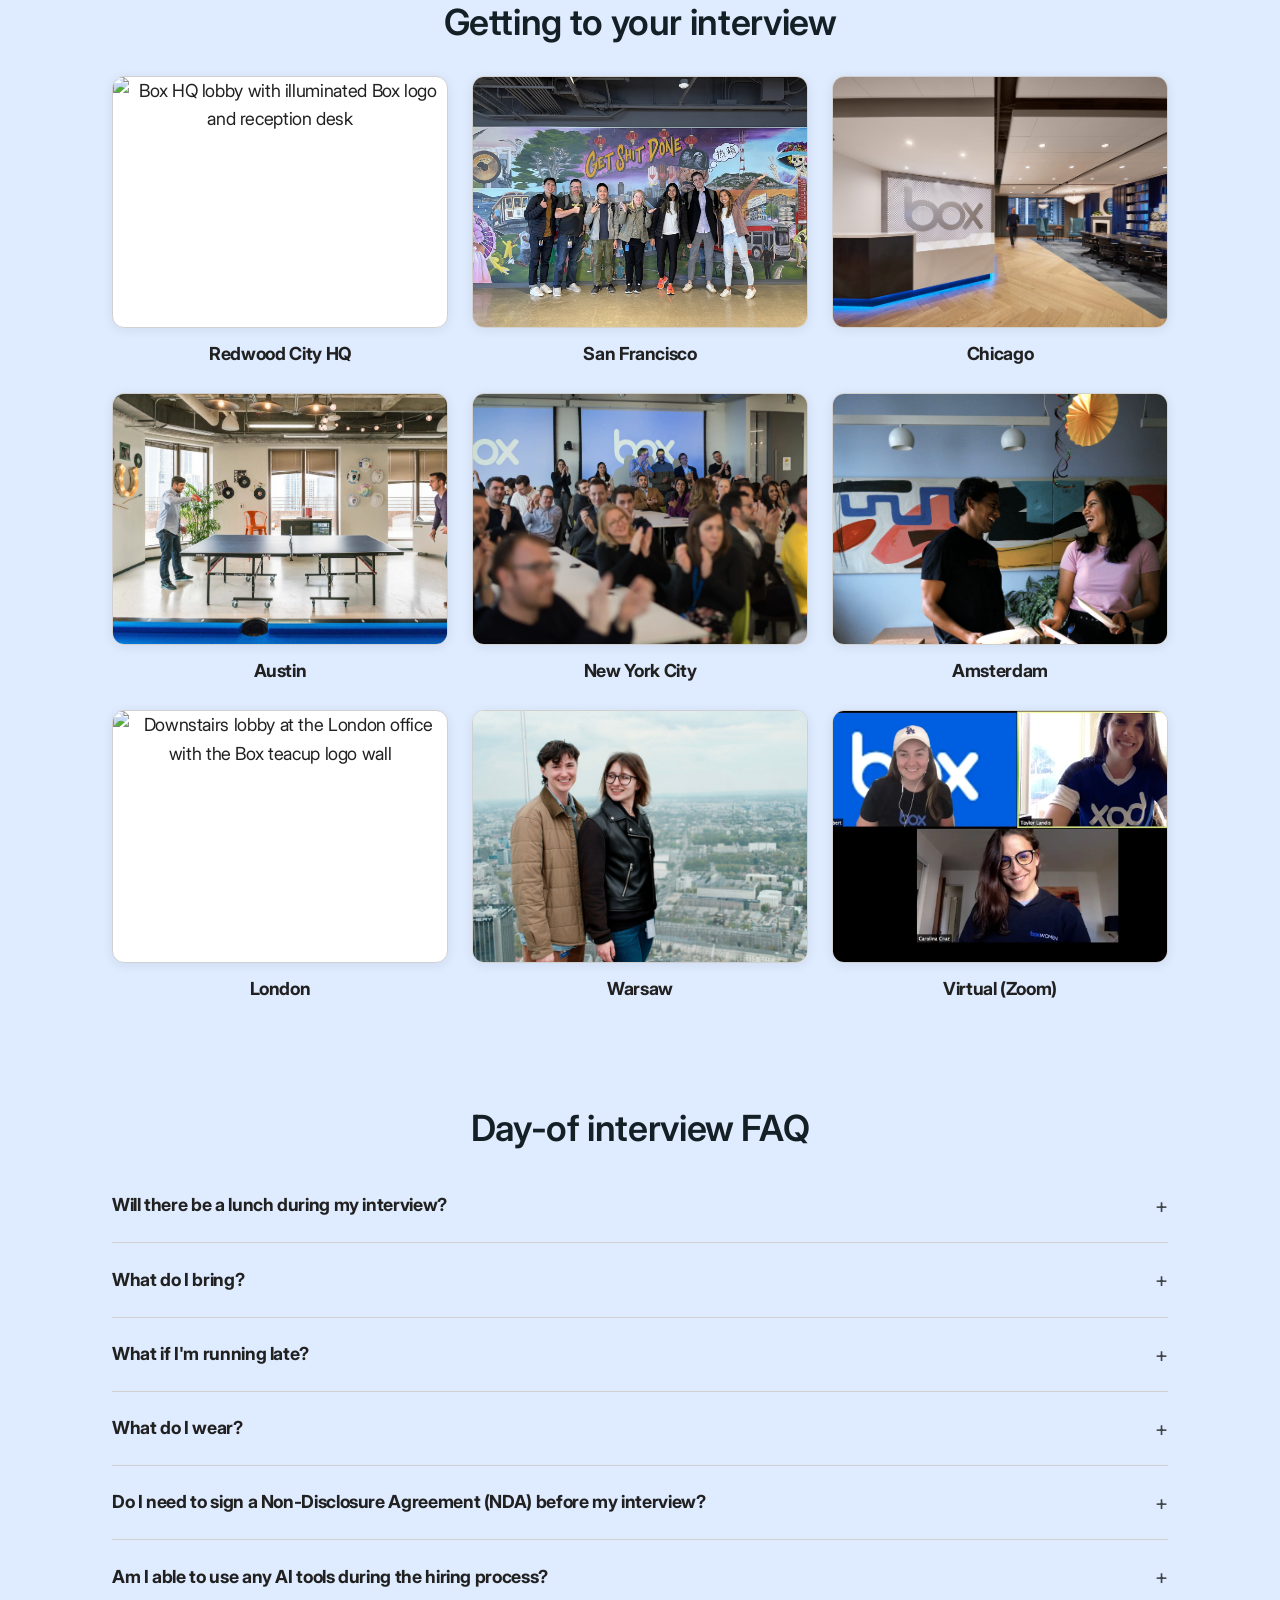
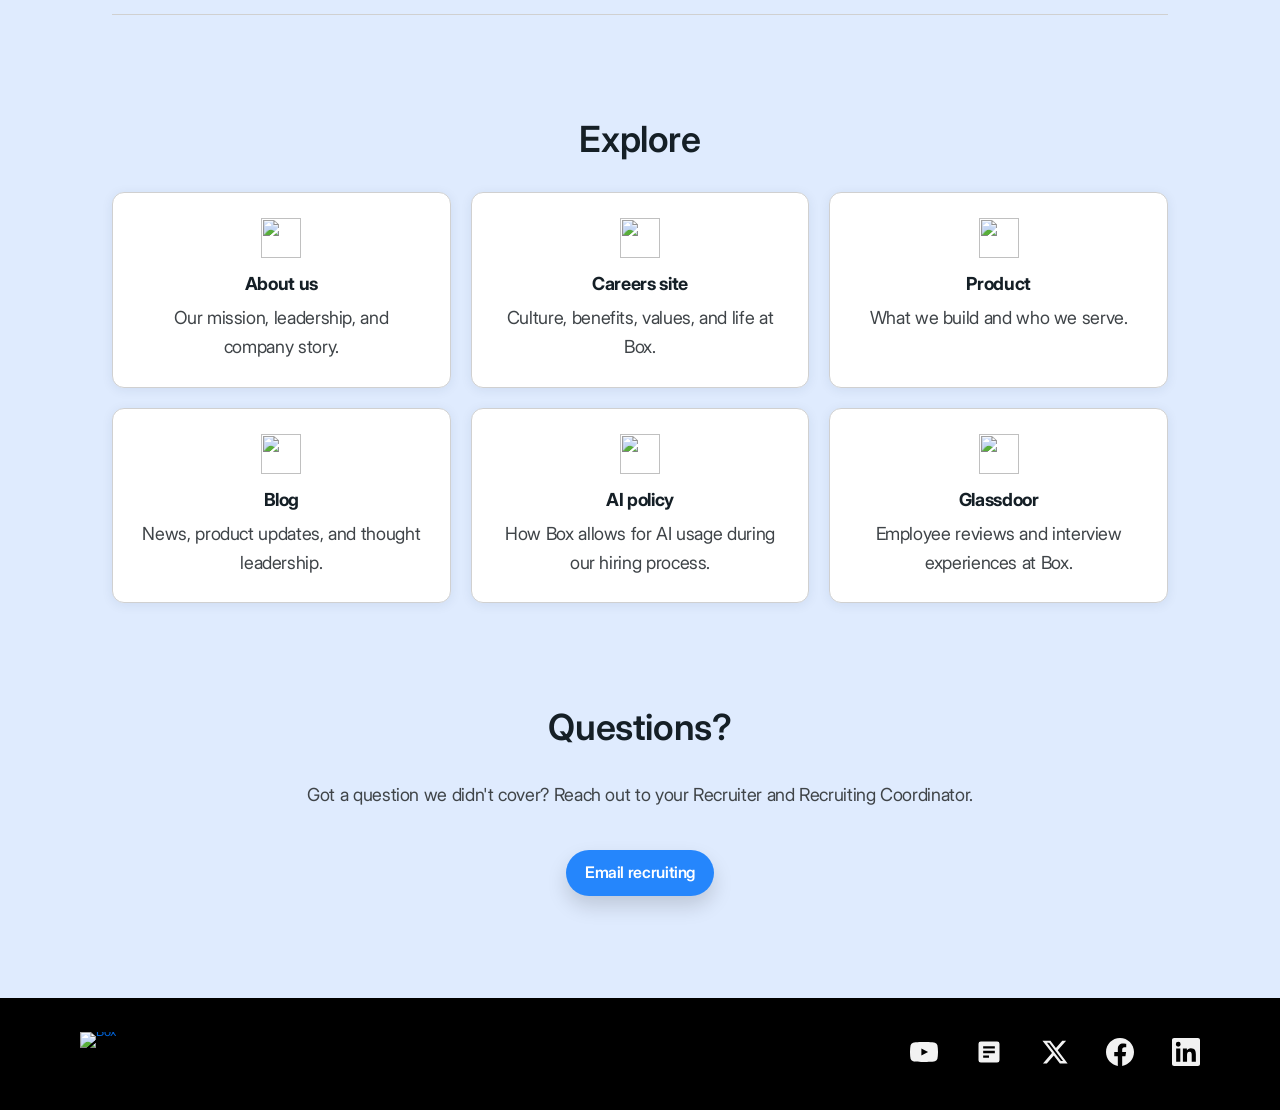
==== commit 87a3e2eb: "Landing FAQ: update lunch answer to describe the subsidized team lunch Co-Authored-By: Claude Opus 5" ====
--- a/interview-prep-guide/index.html
+++ b/interview-prep-guide/index.html
@@ -162,7 +162,7 @@
       <div class="faq-plain">
       <details class="faq-item">
         <summary>Will there be a lunch during my interview?</summary>
-        <p>If your interview is during lunch hours, we will include a break for you to have lunch with someone from the team. The lunch break will not be treated as an interview, so please enjoy it.</p>
+        <p>If lunch is scheduled into your interview plan, then a subsidized lunch with one or multiple team members will be provided. The lunch break will not be treated as an interview, so please enjoy it.</p>
       </details>
       <details class="faq-item">
         <summary>What do I bring?</summary>
--- a/interview-prep-guide/css/site.css
+++ b/interview-prep-guide/css/site.css
@@ -488,6 +488,40 @@
   gap: var(--nav-gap);
 }
 
+/* Above phone width, reserve a column for the back link so the section links
+   stay centered when there's room and slide right (then wrap) instead of
+   running underneath it on narrower screens. */
+@media (min-width: 721px) {
+  .page-location .page-nav-inner {
+    display: grid;
+    grid-template-columns: minmax(max-content, 1fr) minmax(0, auto) minmax(0, 1fr);
+    column-gap: 1.5rem;
+  }
+
+  .page-location .page-nav-back {
+    position: static;
+    transform: none;
+    justify-self: start;
+  }
+
+  .page-location .page-nav-links {
+    min-width: 0;
+  }
+}
+
+/* Tablet / small laptop: shrink the back link to just its arrow so the
+   section links still fit on one row. The text stays for screen readers. */
+@media (min-width: 721px) and (max-width: 1023px) {
+  .page-location .back-link-text {
+    position: absolute;
+    width: 1px;
+    height: 1px;
+    overflow: hidden;
+    clip: rect(0 0 0 0);
+    white-space: nowrap;
+  }
+}
+
 /* ── Main ── */
 main {
   max-width: var(--max-width);
@@ -1160,9 +1194,10 @@
   justify-content: flex-end;
   gap: 1.35rem;
   list-style: none;
-  margin: 0 -1.25rem 0 0;
+  margin: 0 -0.5rem 0 0;
   padding: 0;
-  flex-shrink: 0;
+  flex-shrink: 1;
+  min-width: 0;
 }
 
 .site-footer-socials a {
@@ -1239,7 +1274,9 @@
 
 .page-location .hero.hero-single.hero-xl .hero-inner {
   gap: 2.5rem;
-  grid-template-columns: 1fr 594px;
+  /* Photo is 594px when there's room, and narrows (cropping a bit more) on
+     tablet widths instead of pushing past the screen edge. */
+  grid-template-columns: minmax(max-content, 1fr) minmax(0, 594px);
 }
 
 @media (max-width: 720px) {
@@ -1295,10 +1332,15 @@
 
 .page-location .site-footer,
 .page-index .site-footer {
-  padding: 2rem 0.25rem 2.25rem 2rem;
+  padding: 2rem 2rem 2.25rem;
 }
 
 @media (max-width: 720px) {
+  .page-location .site-footer,
+  .page-index .site-footer {
+    padding-right: 0.25rem;
+  }
+
   .site-footer-inner {
     flex-direction: row;
     align-items: center;
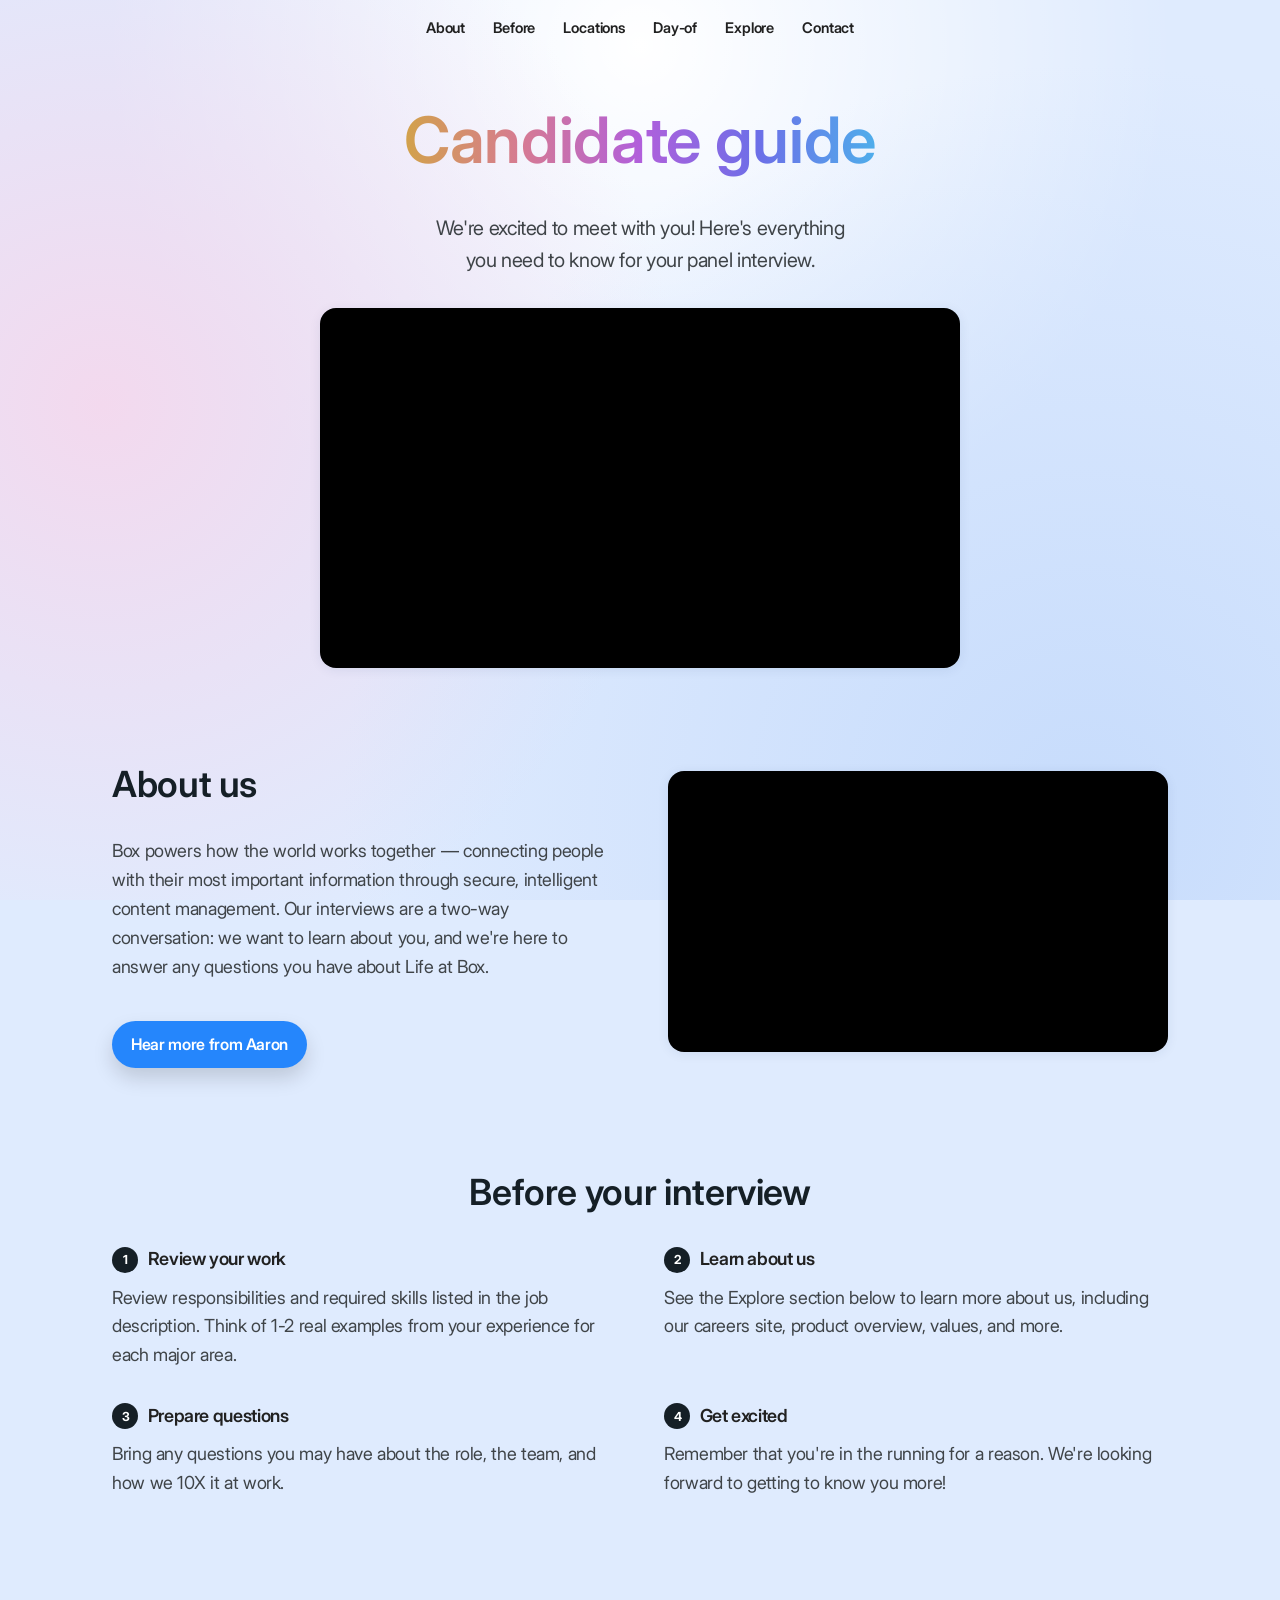
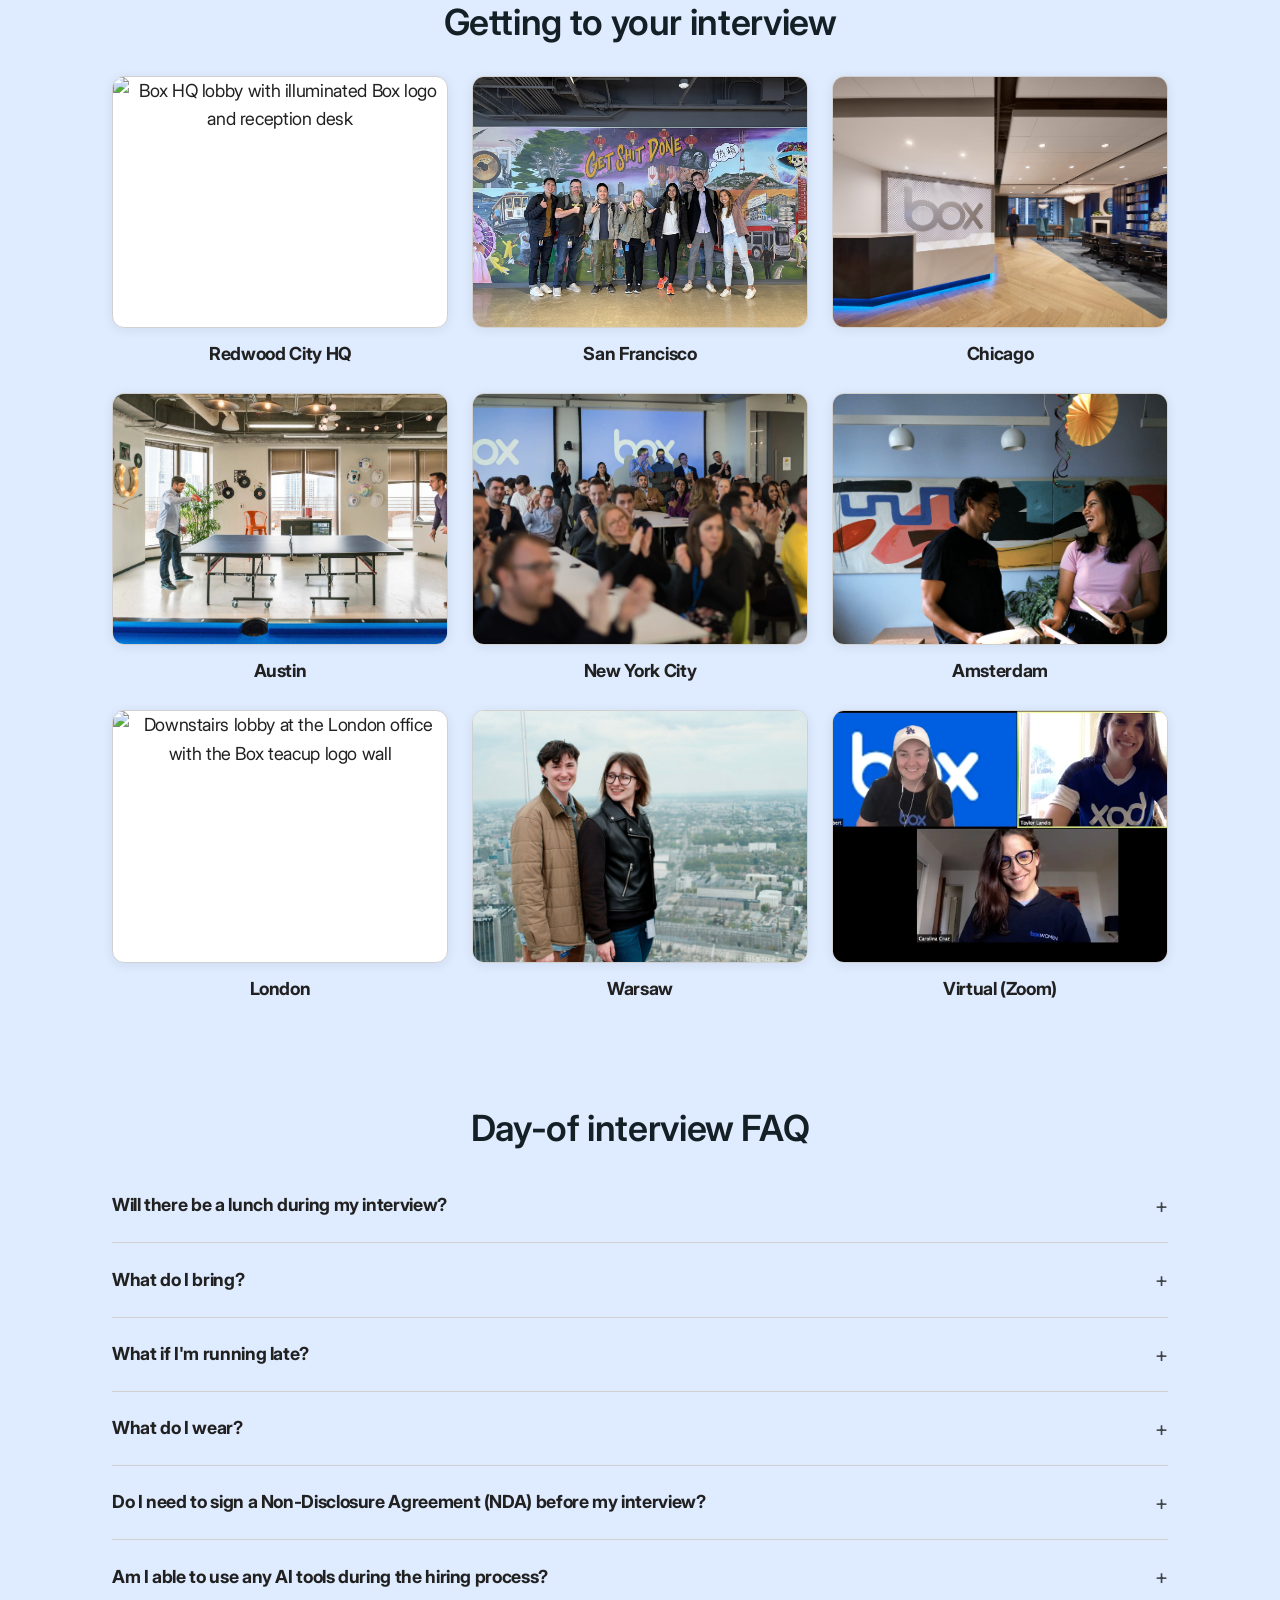
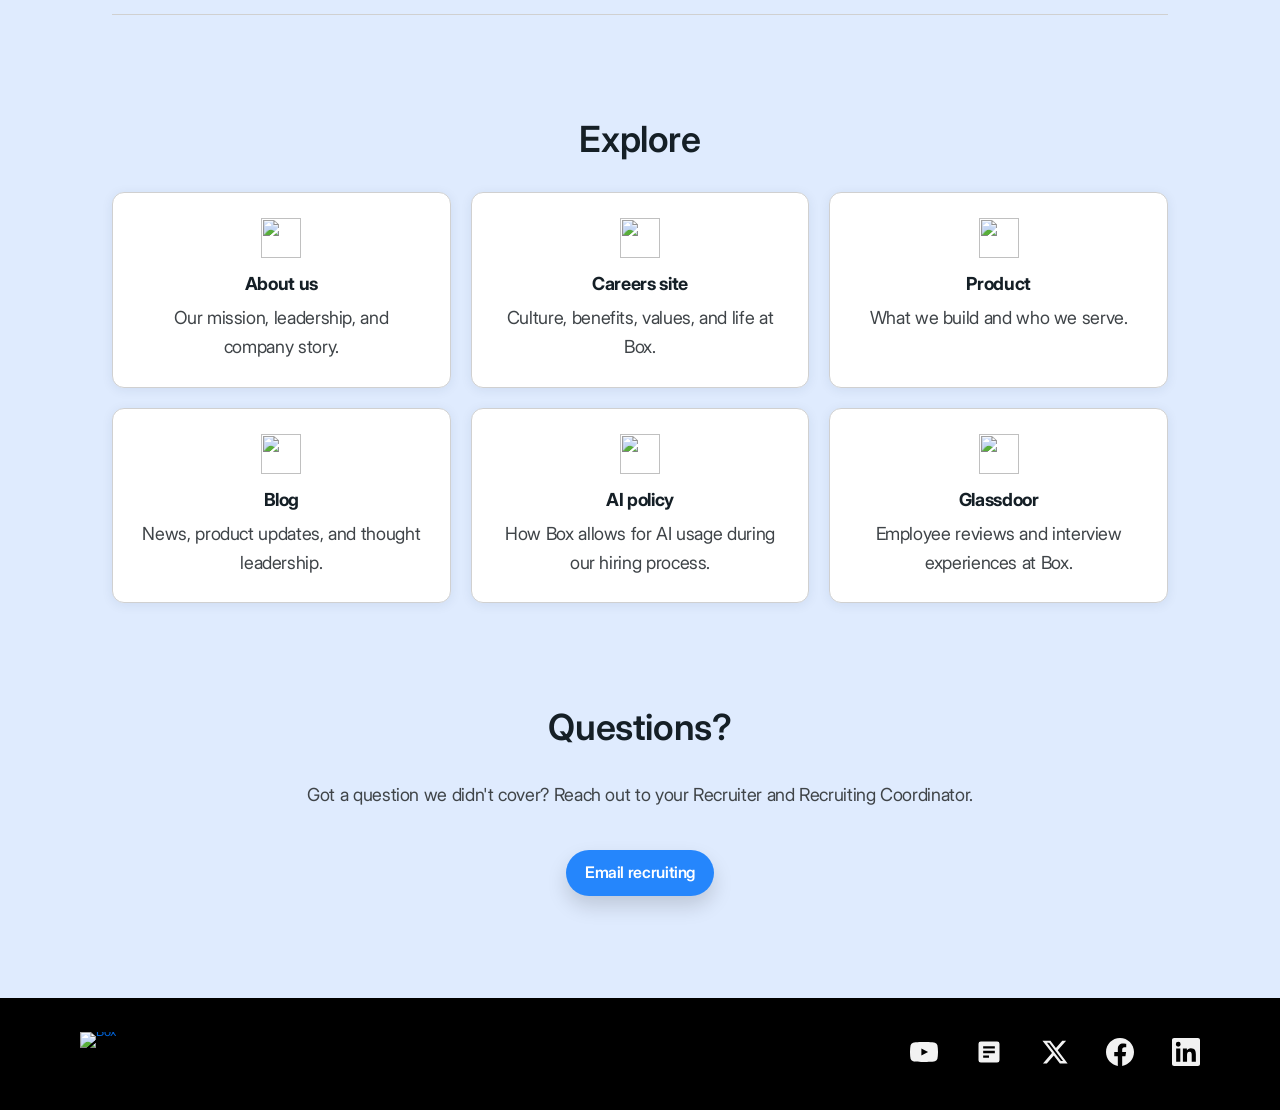
==== commit 8420ae50: "Landing: change intro to "We're excited to meet with you!" Co-Authored-By: Claude Opus 5.5 <noreply@" ====
--- a/interview-prep-guide/index.html
+++ b/interview-prep-guide/index.html
@@ -23,7 +23,7 @@
   <header class="hero hero-centered">
     <div class="hero-inner">
       <h1 class="gradient-title">Candidate guide</h1>
-      <p class="lead">We're excited to meet you in person! Here's everything you need to know for your panel interview.</p>
+      <p class="lead">We're excited to meet with you! Here's everything you need to know for your panel interview.</p>
       <div class="hero-image video-embed">
         <iframe
           src="https://www.youtube.com/embed/pAMyMIDi-Ak?si=hVLgdh_Z5LA01tsD&amp;controls=0&amp;modestbranding=1&amp;rel=0"
@@ -162,7 +162,7 @@
       <div class="faq-plain">
       <details class="faq-item">
         <summary>Will there be a lunch during my interview?</summary>
-        <p>If lunch is scheduled into your interview plan, then a subsidized lunch with one or multiple team members will be provided. The lunch break will not be treated as an interview, so please enjoy it.</p>
+        <p>If lunch is scheduled into your interview plan, then a subsidized lunch with one or more team members will be provided. The lunch break will not be treated as an interview, so please enjoy it.</p>
       </details>
       <details class="faq-item">
         <summary>What do I bring?</summary>
